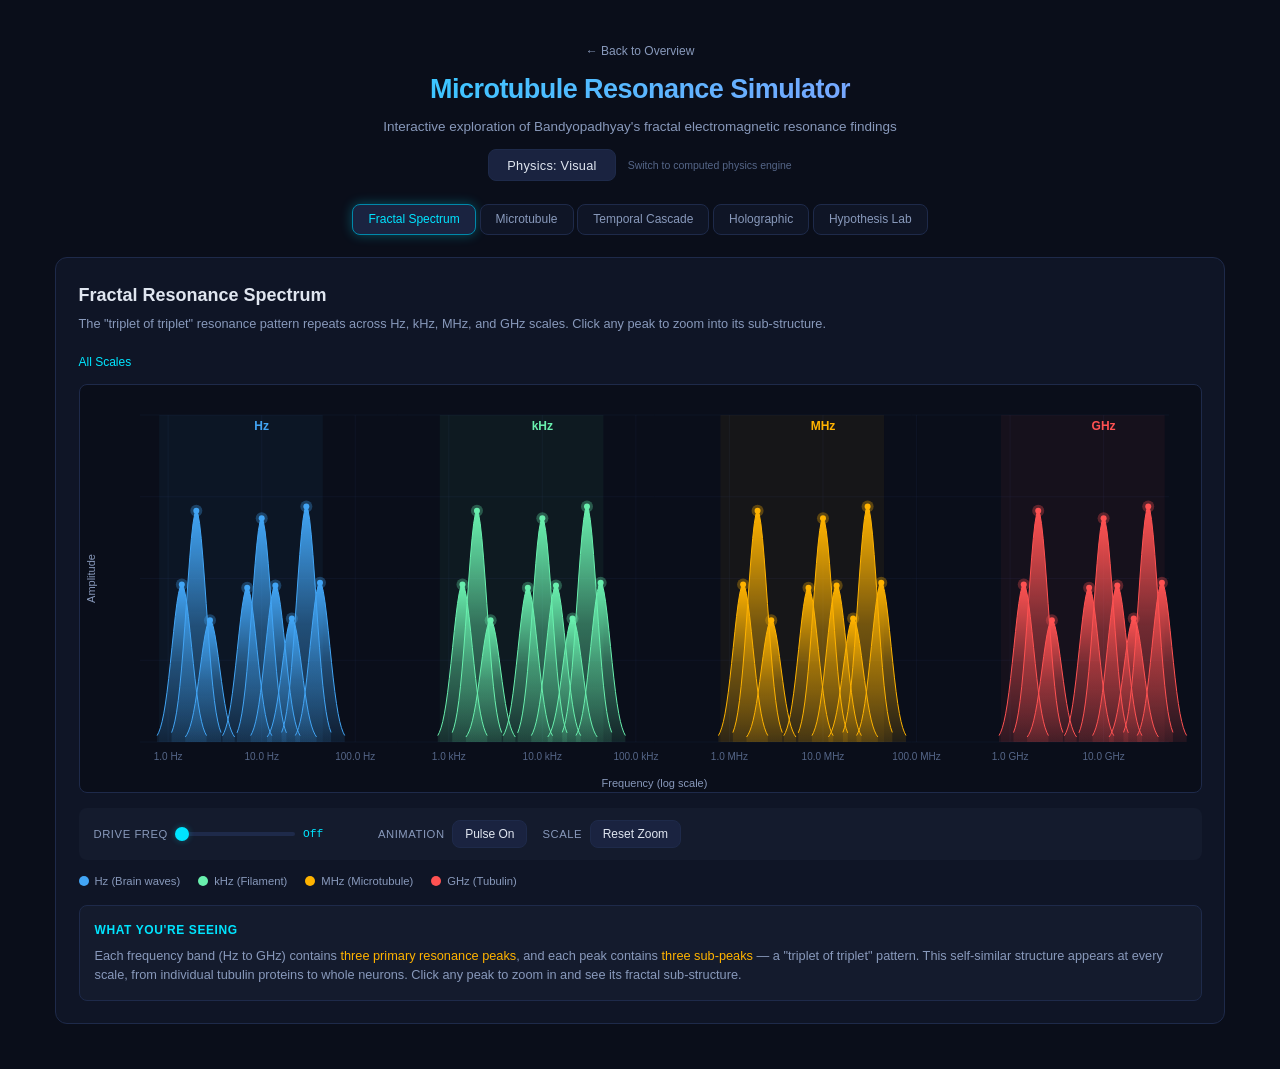
==== simulator.html @ 8defa5f2 "Initial publication Interactive exploration of fractal EM resonance in microtubule nanostructures ba" ====
<!DOCTYPE html>
<html lang="en">
<head>
  <meta charset="UTF-8">
  <meta name="viewport" content="width=device-width, initial-scale=1.0">
  <title>Microtubule Resonance Simulator</title>
  <link rel="stylesheet" href="style.css">
</head>
<body>
  <header class="app-header">
    <a href="index.html" style="color: var(--text-dim); text-decoration: none; font-size: 0.8rem; display: inline-block; margin-bottom: 0.5rem; transition: color 0.2s;" onmouseover="this.style.color='var(--cyan)'" onmouseout="this.style.color='var(--text-dim)'">&larr; Back to Overview</a>
    <h1>Microtubule Resonance Simulator</h1>
    <p class="subtitle">Interactive exploration of Bandyopadhyay's fractal electromagnetic resonance findings</p>
    <div class="physics-toggle-wrap">
      <button class="btn physics-toggle-btn" id="physicsToggle">Physics: Visual</button>
      <span class="physics-toggle-hint" id="physicsHint">Switch to computed physics engine</span>
    </div>
  </header>

  <nav class="panel-nav" id="panelNav">
    <button class="panel-tab active" data-panel="spectrum">Fractal Spectrum</button>
    <button class="panel-tab" data-panel="crosssection">Microtubule</button>
    <button class="panel-tab" data-panel="cascade">Temporal Cascade</button>
    <button class="panel-tab" data-panel="holographic">Holographic</button>
    <button class="panel-tab" data-panel="hypothesis">Hypothesis Lab</button>
  </nav>

  <main class="panel-container">

    <!-- ============ PANEL 1: Fractal Resonance Spectrum ============ -->
    <section class="panel active" id="panel-spectrum">
      <h2 class="panel-title">Fractal Resonance Spectrum</h2>
      <p class="panel-desc">The "triplet of triplet" resonance pattern repeats across Hz, kHz, MHz, and GHz scales. Click any peak to zoom into its sub-structure.</p>

      <div class="zoom-breadcrumbs" id="spectrumBreadcrumbs">
        <span class="breadcrumb current" data-level="0">All Scales</span>
      </div>

      <div class="canvas-wrap">
        <canvas id="spectrumCanvas" width="1100" height="400"></canvas>
      </div>

      <div class="controls">
        <div class="control-group">
          <label>Drive Freq</label>
          <input type="range" id="driveFreqSlider" min="0" max="1000" value="0" step="1">
          <span class="control-value" id="driveFreqValue">Off</span>
        </div>
        <div class="control-group">
          <label>Animation</label>
          <button class="btn" id="spectrumAnimToggle">Pulse On</button>
        </div>
        <div class="control-group">
          <label>Scale</label>
          <button class="btn" id="spectrumResetZoom">Reset Zoom</button>
        </div>
      </div>

      <!-- Physics Mode Controls (Panel 1) -->
      <div class="controls physics-controls" id="spectrumPhysicsControls" style="display:none;">
        <div class="control-group">
          <label>Noise</label>
          <input type="range" id="noiseAmpSlider" min="0" max="200" value="50" step="1">
          <span class="control-value" id="noiseAmpValue">0.50</span>
        </div>
        <div class="control-group">
          <label>Stochastic</label>
          <button class="btn" id="runMonteCarloBtn">Run Monte Carlo</button>
          <span class="computation-badge" id="monteCarloStatus"></span>
        </div>
        <div class="control-group">
          <label>Extend</label>
          <button class="btn" id="extendScaleBtn">Show Sub-Hz / THz</button>
        </div>
      </div>

      <div class="spectrum-legend">
        <div class="legend-item"><span class="legend-dot" style="background:#42a5f5"></span> Hz (Brain waves)</div>
        <div class="legend-item"><span class="legend-dot" style="background:#69f0ae"></span> kHz (Filament)</div>
        <div class="legend-item"><span class="legend-dot" style="background:#ffb300"></span> MHz (Microtubule)</div>
        <div class="legend-item"><span class="legend-dot" style="background:#ff5252"></span> GHz (Tubulin)</div>
      </div>

      <!-- Physics results overlay for spectrum -->
      <div class="results-overlay" id="spectrumResults" style="display:none;">
        <h4>Stochastic Resonance Analysis</h4>
        <div class="results-content" id="spectrumResultsContent"></div>
      </div>

      <div class="info-box">
        <h4>What You're Seeing</h4>
        <p>Each frequency band (Hz to GHz) contains <span class="highlight">three primary resonance peaks</span>, and each peak contains <span class="highlight">three sub-peaks</span> — a "triplet of triplet" pattern. This self-similar structure appears at every scale, from individual tubulin proteins to whole neurons. Click any peak to zoom in and see its fractal sub-structure.</p>
      </div>
    </section>

    <!-- ============ PANEL 2: Microtubule Cross-Section ============ -->
    <section class="panel" id="panel-crosssection">
      <h2 class="panel-title">Microtubule Cross-Section</h2>
      <p class="panel-desc">A microtubule: 13 protofilaments arranged in a hollow chiral cylinder (~25nm diameter). Sweep the driving frequency to find resonances.</p>

      <div class="canvas-wrap">
        <canvas id="mtCanvas" width="1100" height="500"></canvas>
      </div>

      <div class="controls">
        <div class="control-group">
          <label>Drive Freq</label>
          <input type="range" id="mtFreqSlider" min="0" max="1000" value="0" step="1">
          <span class="control-value" id="mtFreqValue">Off</span>
        </div>
        <div class="control-group">
          <label>View</label>
          <button class="btn active" id="mtViewCross">Cross-Section</button>
          <button class="btn" id="mtViewSide">Side View</button>
        </div>
        <div class="control-group">
          <label>Helix</label>
          <button class="btn" id="mtHelixToggle">Show 3-Start</button>
        </div>
      </div>

      <!-- Physics Mode Controls (Panel 2) -->
      <div class="controls physics-controls" id="mtPhysicsControls" style="display:none;">
        <div class="control-group">
          <label>Pitch</label>
          <input type="range" id="pitchAngleSlider" min="1" max="45" value="12" step="0.5">
          <span class="control-value" id="pitchAngleValue">12.0 deg</span>
        </div>
        <div class="control-group">
          <label>Compare</label>
          <button class="btn" id="compareAchiralBtn">Show Achiral</button>
        </div>
        <div class="control-group">
          <label>Sweep</label>
          <button class="btn" id="runPitchSweepBtn">Run Pitch Sweep</button>
          <span class="computation-badge" id="pitchSweepStatus"></span>
        </div>
      </div>

      <!-- Physics results overlay for microtubule -->
      <div class="results-overlay" id="mtResults" style="display:none;">
        <h4>Chiral Mode Analysis</h4>
        <div class="results-content" id="mtResultsContent"></div>
      </div>

      <div class="info-box">
        <h4>Microtubule Architecture</h4>
        <p>13 protofilaments form a hollow tube with a <span class="highlight">3-start helical lattice</span>. The chirality (handedness) of this helix is critical — it determines how electromagnetic waves propagate along the structure. At resonant frequencies, coherent wave patterns appear along the tube, with the structure acting as a nanoscale electromagnetic waveguide.</p>
      </div>
    </section>

    <!-- ============ PANEL 3: Temporal Cascade ============ -->
    <section class="panel" id="panel-cascade">
      <h2 class="panel-title">Temporal Cascade</h2>
      <p class="panel-desc">Filaments fire ~250&mu;s BEFORE the membrane ionic spike. ~4 filament bursts gate each ionic spike. This challenges the classical Hodgkin-Huxley model.</p>

      <div class="canvas-wrap">
        <canvas id="cascadeCanvas" width="1100" height="450"></canvas>
      </div>

      <div class="controls">
        <div class="control-group">
          <label>Playback</label>
          <button class="btn active" id="cascadePlayBtn">Play</button>
          <button class="btn" id="cascadeResetBtn">Reset</button>
        </div>
        <div class="control-group">
          <label>Speed</label>
          <input type="range" id="cascadeSpeedSlider" min="1" max="10" value="3" step="1">
          <span class="control-value" id="cascadeSpeedValue">3x</span>
        </div>
        <div class="control-group">
          <label>Model</label>
          <button class="btn active" id="cascadeBandyBtn">Bandyopadhyay</button>
          <button class="btn" id="cascadeHHBtn">Hodgkin-Huxley</button>
        </div>
        <div class="control-group">
          <label>Order</label>
          <button class="btn" id="cascadeFlipBtn">Flip Order</button>
        </div>
      </div>

      <!-- Physics Mode Controls (Panel 3) -->
      <div class="controls physics-controls" id="cascadePhysicsControls" style="display:none;">
        <div class="control-group">
          <label>Coupling</label>
          <input type="range" id="couplingSlider" min="1" max="100" value="15" step="1">
          <span class="control-value" id="couplingValue">0.15</span>
        </div>
        <div class="control-group">
          <label>Damping</label>
          <input type="range" id="dampingSlider" min="1" max="100" value="5" step="1">
          <span class="control-value" id="dampingValue">0.05</span>
        </div>
        <div class="control-group">
          <label>Physics</label>
          <button class="btn" id="runCoupledOscBtn">Recompute RK4</button>
          <span class="computation-badge" id="rk4Status"></span>
        </div>
      </div>

      <div class="info-box">
        <h4>The Century-Old Picture Is Wrong?</h4>
        <p>Classical neuroscience says the membrane ionic spike is the primary signal. Bandyopadhyay's team measured that <span class="highlight">cytoskeletal filaments fire 250&mu;s before</span> the membrane — operating in the microsecond (MHz) domain while the membrane operates in milliseconds (kHz). Approximately <span class="highlight">4 filament bursts regulate each ionic spike's timing</span>. Use "Flip Order" to test H4: does membrane-first produce coherent output?</p>
      </div>
    </section>

    <!-- ============ PANEL 4: Holographic Projection ============ -->
    <section class="panel" id="panel-holographic">
      <h2 class="panel-title">Holographic Projection</h2>
      <p class="panel-desc">Optical vortex rings emanating from a microtubule. Internal "clocks" project as distinct angular momentum states of light.</p>

      <div class="canvas-wrap">
        <canvas id="holoCanvas" width="1100" height="500"></canvas>
      </div>

      <div class="controls">
        <div class="control-group">
          <label>EM Stimulation</label>
          <input type="range" id="holoStimSlider" min="0" max="100" value="50" step="1">
          <span class="control-value" id="holoStimValue">50%</span>
        </div>
        <div class="control-group">
          <label>Clock Layer</label>
          <button class="btn active" id="holoClock1">MHz</button>
          <button class="btn" id="holoClock2">GHz</button>
          <button class="btn" id="holoClock3">THz</button>
          <button class="btn" id="holoClockAll">All</button>
        </div>
      </div>

      <div class="info-box">
        <h4>Polyatomic Time Crystals</h4>
        <p>When illuminated with polarized laser light, ordered structures inside neurons impart <span class="highlight">angular momentum to photons</span>, creating distinct optical vortex rings. Each internal "clock" — operating at a different frequency — generates a unique ring pattern. Selective EM stimulation can <span class="highlight">brighten specific frequency components</span>, revealing the nested clock assembly. This is the most controversial claim and needs independent replication.</p>
      </div>
    </section>

    <!-- ============ PANEL 5: Hypothesis Lab ============ -->
    <section class="panel" id="panel-hypothesis">
      <h2 class="panel-title">Hypothesis Lab</h2>
      <p class="panel-desc">Testable predictions from the simulation. Click a hypothesis to expand, then run computational tests.</p>

      <div class="hypothesis-actions-bar">
        <button class="btn physics-action-btn" id="runAllTestsBtn">Run All Computations</button>
        <span class="computation-badge" id="allTestsStatus"></span>
      </div>

      <div class="hypothesis-grid" id="hypothesisGrid">
        <!-- Cards generated by JS -->
      </div>

      <!-- Meta-Analysis Section -->
      <div class="meta-analysis-section" id="metaAnalysisSection">
        <h3 class="meta-title">Meta-Analysis</h3>
        <p class="meta-desc">Tests that interrogate the simulator itself — not Bandyopadhyay's claims, but our model's assumptions.</p>

        <div class="meta-actions">
          <button class="btn meta-btn" id="runSensitivityBtn">
            <span class="meta-btn-icon">&#x2194;</span>
            Run Sensitivity Analysis
          </button>
          <button class="btn meta-btn" id="runStructureBtn">
            <span class="meta-btn-icon">&#x25B3;</span>
            Run Structure Comparison
          </button>
          <button class="btn meta-btn" id="runEnergyBtn">
            <span class="meta-btn-icon">&#x26A1;</span>
            Run Energy Budget
          </button>
        </div>

        <div class="meta-results" id="metaResults">
          <!-- Results populated by JS -->
        </div>
      </div>
    </section>

  </main>

  <script src="physics.js"></script>
  <script src="sim.js"></script>
</body>
</html>
---- style.css ----
/* ============================================
   Microtubule Resonance Simulator — Styles
   Dark bioluminescent theme
   ============================================ */

:root {
  --bg-deep: #0a0e1a;
  --bg-panel: #0f1526;
  --bg-card: #141b2d;
  --bg-hover: #1a2340;
  --border: #1e2a4a;
  --border-glow: #2a4a8a;

  --cyan: #00e5ff;
  --cyan-dim: #0088aa;
  --cyan-glow: rgba(0, 229, 255, 0.3);
  --amber: #ffb300;
  --amber-dim: #aa7700;
  --amber-glow: rgba(255, 179, 0, 0.3);
  --purple: #b388ff;
  --purple-dim: #7c4dff;
  --purple-glow: rgba(179, 136, 255, 0.3);
  --green: #69f0ae;
  --green-dim: #2e7d32;
  --red: #ff5252;
  --red-dim: #c62828;
  --pink: #ff80ab;

  --text: #e0e6f0;
  --text-dim: #8899bb;
  --text-muted: #556688;

  --font-mono: 'JetBrains Mono', 'Fira Code', 'Consolas', monospace;
  --font-sans: 'Inter', -apple-system, BlinkMacSystemFont, 'Segoe UI', sans-serif;

  --radius: 8px;
  --radius-lg: 12px;
}

* {
  margin: 0;
  padding: 0;
  box-sizing: border-box;
}

html {
  font-size: 15px;
  scroll-behavior: smooth;
}

body {
  background: var(--bg-deep);
  color: var(--text);
  font-family: var(--font-sans);
  line-height: 1.6;
  min-height: 100vh;
  overflow-x: hidden;
}

/* ---- Header ---- */
.app-header {
  text-align: center;
  padding: 2.5rem 1rem 1.5rem;
  position: relative;
}

.app-header h1 {
  font-size: 1.8rem;
  font-weight: 700;
  letter-spacing: -0.02em;
  background: linear-gradient(135deg, var(--cyan), var(--purple));
  -webkit-background-clip: text;
  -webkit-text-fill-color: transparent;
  background-clip: text;
}

.app-header .subtitle {
  color: var(--text-dim);
  font-size: 0.9rem;
  margin-top: 0.3rem;
}

/* ---- Navigation Tabs ---- */
.panel-nav {
  display: flex;
  justify-content: center;
  gap: 0.25rem;
  padding: 0 1rem;
  margin-bottom: 1.5rem;
  flex-wrap: wrap;
}

.panel-tab {
  background: var(--bg-panel);
  border: 1px solid var(--border);
  color: var(--text-dim);
  padding: 0.5rem 1rem;
  border-radius: var(--radius);
  cursor: pointer;
  font-size: 0.8rem;
  font-family: var(--font-sans);
  transition: all 0.2s;
  white-space: nowrap;
}

.panel-tab:hover {
  background: var(--bg-hover);
  color: var(--text);
  border-color: var(--border-glow);
}

.panel-tab.active {
  background: var(--bg-hover);
  color: var(--cyan);
  border-color: var(--cyan-dim);
  box-shadow: 0 0 12px var(--cyan-glow);
}

/* ---- Panel Container ---- */
.panel-container {
  max-width: 1200px;
  margin: 0 auto;
  padding: 0 1rem 3rem;
}

.panel {
  display: none;
  background: var(--bg-panel);
  border: 1px solid var(--border);
  border-radius: var(--radius-lg);
  padding: 1.5rem;
  min-height: 500px;
}

.panel.active {
  display: block;
}

.panel-title {
  font-size: 1.2rem;
  font-weight: 600;
  margin-bottom: 0.3rem;
  color: var(--text);
}

.panel-desc {
  font-size: 0.85rem;
  color: var(--text-dim);
  margin-bottom: 1.2rem;
}

/* ---- Canvas Wrapper ---- */
.canvas-wrap {
  position: relative;
  width: 100%;
  border-radius: var(--radius);
  overflow: hidden;
  background: var(--bg-deep);
  border: 1px solid var(--border);
}

.canvas-wrap canvas {
  display: block;
  width: 100%;
  height: auto;
}

/* ---- Controls Bar ---- */
.controls {
  display: flex;
  align-items: center;
  gap: 1rem;
  padding: 0.8rem 1rem;
  background: var(--bg-card);
  border-radius: var(--radius);
  margin-top: 1rem;
  flex-wrap: wrap;
}

.control-group {
  display: flex;
  align-items: center;
  gap: 0.5rem;
}

.control-group label {
  font-size: 0.75rem;
  color: var(--text-dim);
  text-transform: uppercase;
  letter-spacing: 0.05em;
  white-space: nowrap;
}

.control-group input[type="range"] {
  -webkit-appearance: none;
  appearance: none;
  width: 120px;
  height: 4px;
  background: var(--border);
  border-radius: 2px;
  outline: none;
}

.control-group input[type="range"]::-webkit-slider-thumb {
  -webkit-appearance: none;
  width: 14px;
  height: 14px;
  border-radius: 50%;
  background: var(--cyan);
  cursor: pointer;
  box-shadow: 0 0 6px var(--cyan-glow);
}

.control-value {
  font-family: var(--font-mono);
  font-size: 0.75rem;
  color: var(--cyan);
  min-width: 60px;
}

button.btn {
  background: var(--bg-hover);
  border: 1px solid var(--border);
  color: var(--text);
  padding: 0.4rem 0.8rem;
  border-radius: var(--radius);
  cursor: pointer;
  font-size: 0.8rem;
  font-family: var(--font-sans);
  transition: all 0.2s;
}

button.btn:hover {
  border-color: var(--cyan-dim);
  color: var(--cyan);
}

button.btn.active {
  background: rgba(0, 229, 255, 0.1);
  border-color: var(--cyan);
  color: var(--cyan);
}

/* ---- Info Box ---- */
.info-box {
  background: var(--bg-card);
  border: 1px solid var(--border);
  border-radius: var(--radius);
  padding: 1rem;
  margin-top: 1rem;
  font-size: 0.85rem;
  line-height: 1.5;
}

.info-box h4 {
  color: var(--cyan);
  font-size: 0.8rem;
  text-transform: uppercase;
  letter-spacing: 0.05em;
  margin-bottom: 0.5rem;
}

.info-box p {
  color: var(--text-dim);
}

.info-box .highlight {
  color: var(--amber);
  font-weight: 500;
}

/* ---- Spectrum Legend ---- */
.spectrum-legend {
  display: flex;
  gap: 1.2rem;
  margin-top: 0.8rem;
  flex-wrap: wrap;
}

.legend-item {
  display: flex;
  align-items: center;
  gap: 0.4rem;
  font-size: 0.75rem;
  color: var(--text-dim);
}

.legend-dot {
  width: 10px;
  height: 10px;
  border-radius: 50%;
}

/* ---- Temporal Cascade (Panel 3) ---- */
.cascade-timeline {
  position: relative;
  margin-top: 1rem;
}

/* ---- Hypothesis Lab (Panel 5) ---- */
.hypothesis-grid {
  display: grid;
  grid-template-columns: repeat(auto-fill, minmax(340px, 1fr));
  gap: 1rem;
  margin-top: 1rem;
}

.hypothesis-card {
  background: var(--bg-card);
  border: 1px solid var(--border);
  border-radius: var(--radius);
  padding: 1rem;
  transition: border-color 0.2s;
  cursor: pointer;
}

.hypothesis-card:hover {
  border-color: var(--border-glow);
}

.hypothesis-card.expanded {
  grid-column: 1 / -1;
}

.hypo-header {
  display: flex;
  justify-content: space-between;
  align-items: flex-start;
  gap: 0.5rem;
  margin-bottom: 0.5rem;
}

.hypo-id {
  font-family: var(--font-mono);
  font-size: 0.7rem;
  color: var(--text-muted);
}

.hypo-title {
  font-size: 0.95rem;
  font-weight: 600;
  color: var(--text);
  margin-bottom: 0.5rem;
}

.hypo-claim,
.hypo-test,
.hypo-falsification {
  font-size: 0.8rem;
  color: var(--text-dim);
  margin-bottom: 0.5rem;
  line-height: 1.5;
}

.hypo-claim strong,
.hypo-test strong,
.hypo-falsification strong {
  color: var(--text);
  font-weight: 500;
}

.status-badge {
  display: inline-flex;
  align-items: center;
  gap: 0.3rem;
  padding: 0.2rem 0.6rem;
  border-radius: 999px;
  font-size: 0.7rem;
  font-weight: 500;
  white-space: nowrap;
}

.status-badge.untested {
  background: rgba(66, 165, 245, 0.15);
  color: #42a5f5;
  border: 1px solid rgba(66, 165, 245, 0.3);
}

.status-badge.supported {
  background: rgba(105, 240, 174, 0.15);
  color: var(--green);
  border: 1px solid rgba(105, 240, 174, 0.3);
}

.status-badge.inconclusive {
  background: rgba(255, 179, 0, 0.15);
  color: var(--amber);
  border: 1px solid rgba(255, 179, 0, 0.3);
}

.status-badge.falsified {
  background: rgba(255, 82, 82, 0.15);
  color: var(--red);
  border: 1px solid rgba(255, 82, 82, 0.3);
}

.status-badge.plausible {
  background: rgba(100, 200, 255, 0.15);
  color: #64c8ff;
  border: 1px solid rgba(100, 200, 255, 0.3);
}

.status-badge.consistent {
  background: rgba(158, 158, 158, 0.15);
  color: #9e9e9e;
  border: 1px solid rgba(158, 158, 158, 0.3);
}

.status-badge.unvalidated {
  background: rgba(206, 147, 216, 0.15);
  color: #ce93d8;
  border: 1px solid rgba(206, 147, 216, 0.3);
}

.hypo-detail {
  display: none;
  margin-top: 0.8rem;
  padding-top: 0.8rem;
  border-top: 1px solid var(--border);
}

.hypothesis-card.expanded .hypo-detail {
  display: block;
}

.hypo-actions {
  display: flex;
  gap: 0.5rem;
  margin-top: 0.8rem;
}

.hypo-notes {
  width: 100%;
  min-height: 60px;
  background: var(--bg-deep);
  border: 1px solid var(--border);
  border-radius: var(--radius);
  color: var(--text);
  font-family: var(--font-sans);
  font-size: 0.8rem;
  padding: 0.5rem;
  resize: vertical;
  margin-top: 0.5rem;
}

.hypo-notes:focus {
  outline: none;
  border-color: var(--cyan-dim);
}

/* ---- Zoom Breadcrumbs (Panel 1) ---- */
.zoom-breadcrumbs {
  display: flex;
  align-items: center;
  gap: 0.3rem;
  margin-bottom: 0.8rem;
  font-size: 0.8rem;
}

.breadcrumb {
  color: var(--text-dim);
  cursor: pointer;
  transition: color 0.2s;
}

.breadcrumb:hover {
  color: var(--cyan);
}

.breadcrumb.current {
  color: var(--cyan);
  cursor: default;
}

.breadcrumb-sep {
  color: var(--text-muted);
}

/* ---- Responsive ---- */
@media (max-width: 768px) {
  .app-header h1 { font-size: 1.4rem; }
  .panel { padding: 1rem; }
  .controls { flex-direction: column; align-items: flex-start; }
  .hypothesis-grid { grid-template-columns: 1fr; }
}

/* ---- Glow animations ---- */
@keyframes pulse-glow {
  0%, 100% { opacity: 0.6; }
  50% { opacity: 1; }
}

@keyframes breathe {
  0%, 100% { transform: scale(1); }
  50% { transform: scale(1.02); }
}

/* ---- Physics Mode Toggle ---- */
.physics-toggle-wrap {
  margin-top: 0.8rem;
  display: flex;
  align-items: center;
  justify-content: center;
  gap: 0.8rem;
}

.physics-toggle-btn {
  font-size: 0.85rem !important;
  padding: 0.5rem 1.2rem !important;
  letter-spacing: 0.02em;
}

.physics-toggle-btn.active {
  background: rgba(179, 136, 255, 0.15) !important;
  border-color: var(--purple) !important;
  color: var(--purple) !important;
  box-shadow: 0 0 12px var(--purple-glow);
}

.physics-toggle-hint {
  font-size: 0.7rem;
  color: var(--text-muted);
  transition: opacity 0.3s;
}

/* ---- Physics Controls Bar ---- */
.physics-controls {
  border: 1px solid rgba(179, 136, 255, 0.2);
  background: rgba(179, 136, 255, 0.03);
}

.physics-controls label {
  color: var(--purple) !important;
}

.physics-controls .control-value {
  color: var(--purple);
}

.physics-controls input[type="range"]::-webkit-slider-thumb {
  background: var(--purple);
  box-shadow: 0 0 6px var(--purple-glow);
}

.physics-action-btn {
  background: rgba(179, 136, 255, 0.1) !important;
  border-color: var(--purple-dim) !important;
  color: var(--purple) !important;
}

.physics-action-btn:hover {
  border-color: var(--purple) !important;
  box-shadow: 0 0 8px var(--purple-glow);
}

/* ---- Computation Badge ---- */
.computation-badge {
  font-family: var(--font-mono);
  font-size: 0.7rem;
  padding: 0.15rem 0.5rem;
  border-radius: 999px;
  white-space: nowrap;
}

.computation-badge.computing {
  background: rgba(255, 179, 0, 0.15);
  color: var(--amber);
  border: 1px solid rgba(255, 179, 0, 0.3);
  animation: pulse-glow 1s infinite;
}

.computation-badge.done {
  background: rgba(105, 240, 174, 0.15);
  color: var(--green);
  border: 1px solid rgba(105, 240, 174, 0.3);
}

.computation-badge.error {
  background: rgba(255, 82, 82, 0.15);
  color: var(--red);
  border: 1px solid rgba(255, 82, 82, 0.3);
}

/* ---- Results Overlay ---- */
.results-overlay {
  background: var(--bg-card);
  border: 1px solid rgba(179, 136, 255, 0.3);
  border-radius: var(--radius);
  padding: 1rem;
  margin-top: 1rem;
}

.results-overlay h4 {
  color: var(--purple);
  font-size: 0.8rem;
  text-transform: uppercase;
  letter-spacing: 0.05em;
  margin-bottom: 0.5rem;
}

.results-content {
  font-size: 0.8rem;
  color: var(--text-dim);
  line-height: 1.6;
}

.results-content .metric-row {
  display: flex;
  justify-content: space-between;
  padding: 0.25rem 0;
  border-bottom: 1px solid rgba(30, 42, 74, 0.5);
}

.results-content .metric-label {
  color: var(--text-dim);
}

.results-content .metric-value {
  font-family: var(--font-mono);
  color: var(--text);
}

.results-content .metric-value.good {
  color: var(--green);
}

.results-content .metric-value.warn {
  color: var(--amber);
}

.results-content .metric-value.bad {
  color: var(--red);
}

/* ---- Hypothesis Actions Bar ---- */
.hypothesis-actions-bar {
  display: flex;
  align-items: center;
  gap: 1rem;
  margin-top: 0.5rem;
  margin-bottom: 0.5rem;
}

/* ---- Hypothesis Computed Results ---- */
.hypo-computed-results {
  background: rgba(179, 136, 255, 0.05);
  border: 1px solid rgba(179, 136, 255, 0.15);
  border-radius: var(--radius);
  padding: 0.8rem;
  margin-top: 0.8rem;
}

.hypo-computed-results h5 {
  color: var(--purple);
  font-size: 0.75rem;
  text-transform: uppercase;
  letter-spacing: 0.05em;
  margin-bottom: 0.4rem;
}

.hypo-verdict {
  font-family: var(--font-mono);
  font-size: 0.85rem;
  font-weight: 600;
  margin-bottom: 0.4rem;
}

.hypo-verdict.supported { color: var(--green); }
.hypo-verdict.plausible { color: #64c8ff; }
.hypo-verdict.consistent { color: #9e9e9e; }
.hypo-verdict.unvalidated { color: #ce93d8; }
.hypo-verdict.inconclusive { color: var(--amber); }
.hypo-verdict.falsified { color: var(--red); }

.hypo-metrics {
  font-size: 0.75rem;
  color: var(--text-dim);
  line-height: 1.6;
}

.hypo-metrics .metric-line {
  display: flex;
  justify-content: space-between;
  gap: 0.5rem;
}

.hypo-metrics .metric-line span:last-child {
  font-family: var(--font-mono);
  color: var(--text);
  text-align: right;
}

.hypo-detail-text {
  font-size: 0.8rem;
  color: var(--text-dim);
  margin-top: 0.4rem;
  font-style: italic;
  line-height: 1.5;
}

/* ---- Meta-Analysis ---- */
.meta-analysis-section {
  margin-top: 2rem;
  padding-top: 1.5rem;
  border-top: 2px solid var(--border);
}

.meta-title {
  font-size: 1.1rem;
  font-weight: 600;
  color: var(--cyan);
  margin-bottom: 0.3rem;
}

.meta-desc {
  font-size: 0.8rem;
  color: var(--text-dim);
  margin-bottom: 1rem;
  line-height: 1.5;
}

.meta-actions {
  display: flex;
  gap: 0.6rem;
  flex-wrap: wrap;
  margin-bottom: 1rem;
}

.meta-btn {
  display: inline-flex;
  align-items: center;
  gap: 0.4rem;
  padding: 0.5rem 1rem;
  background: var(--bg-deep);
  border: 1px solid var(--cyan);
  color: var(--cyan);
  font-size: 0.8rem;
  border-radius: var(--radius);
  cursor: pointer;
  transition: all 0.2s;
}

.meta-btn:hover {
  background: rgba(0, 229, 255, 0.1);
}

.meta-btn:disabled {
  opacity: 0.5;
  cursor: not-allowed;
}

.meta-btn-icon {
  font-size: 1rem;
}

.meta-results {
  display: flex;
  flex-direction: column;
  gap: 1rem;
}

.meta-result-card {
  background: var(--bg-panel);
  border: 1px solid var(--border);
  border-radius: var(--radius);
  padding: 1rem;
  overflow-x: auto;
}

.meta-result-card h4 {
  font-size: 0.9rem;
  color: var(--cyan);
  margin-bottom: 0.6rem;
  font-weight: 600;
}

.meta-result-card .result-summary {
  font-size: 0.8rem;
  color: var(--text);
  margin-bottom: 0.8rem;
  line-height: 1.5;
}

.meta-table {
  width: 100%;
  border-collapse: collapse;
  font-size: 0.75rem;
}

.meta-table th {
  text-align: left;
  padding: 0.4rem 0.6rem;
  color: var(--text-dim);
  font-weight: 500;
  border-bottom: 1px solid var(--border);
  white-space: nowrap;
}

.meta-table td {
  padding: 0.4rem 0.6rem;
  color: var(--text);
  border-bottom: 1px solid rgba(255,255,255,0.05);
  font-family: var(--font-mono);
  font-size: 0.7rem;
}

.meta-table tr:hover td {
  background: rgba(0, 229, 255, 0.05);
}

.meta-table .robust { color: var(--green); }
.meta-table .moderate { color: var(--amber); }
.meta-table .fragile { color: var(--red); }
.meta-table .winner { color: var(--cyan); font-weight: 600; }
.meta-table .feasible { color: var(--green); }
.meta-table .marginal { color: var(--amber); }
.meta-table .implausible { color: var(--red); }

.bar-cell {
  position: relative;
}

.bar-fill {
  display: inline-block;
  height: 12px;
  border-radius: 2px;
  margin-right: 0.4rem;
  vertical-align: middle;
  min-width: 2px;
}

.bar-fill.cyan { background: var(--cyan); }
.bar-fill.green { background: var(--green); }
.bar-fill.amber { background: var(--amber); }
.bar-fill.red { background: var(--red); }
.bar-fill.grey { background: #9e9e9e; }
.bar-fill.purple { background: #ce93d8; }

/* ---- Scrollbar ---- */
::-webkit-scrollbar {
  width: 6px;
}

::-webkit-scrollbar-track {
  background: var(--bg-deep);
}

::-webkit-scrollbar-thumb {
  background: var(--border);
  border-radius: 3px;
}

::-webkit-scrollbar-thumb:hover {
  background: var(--border-glow);
}
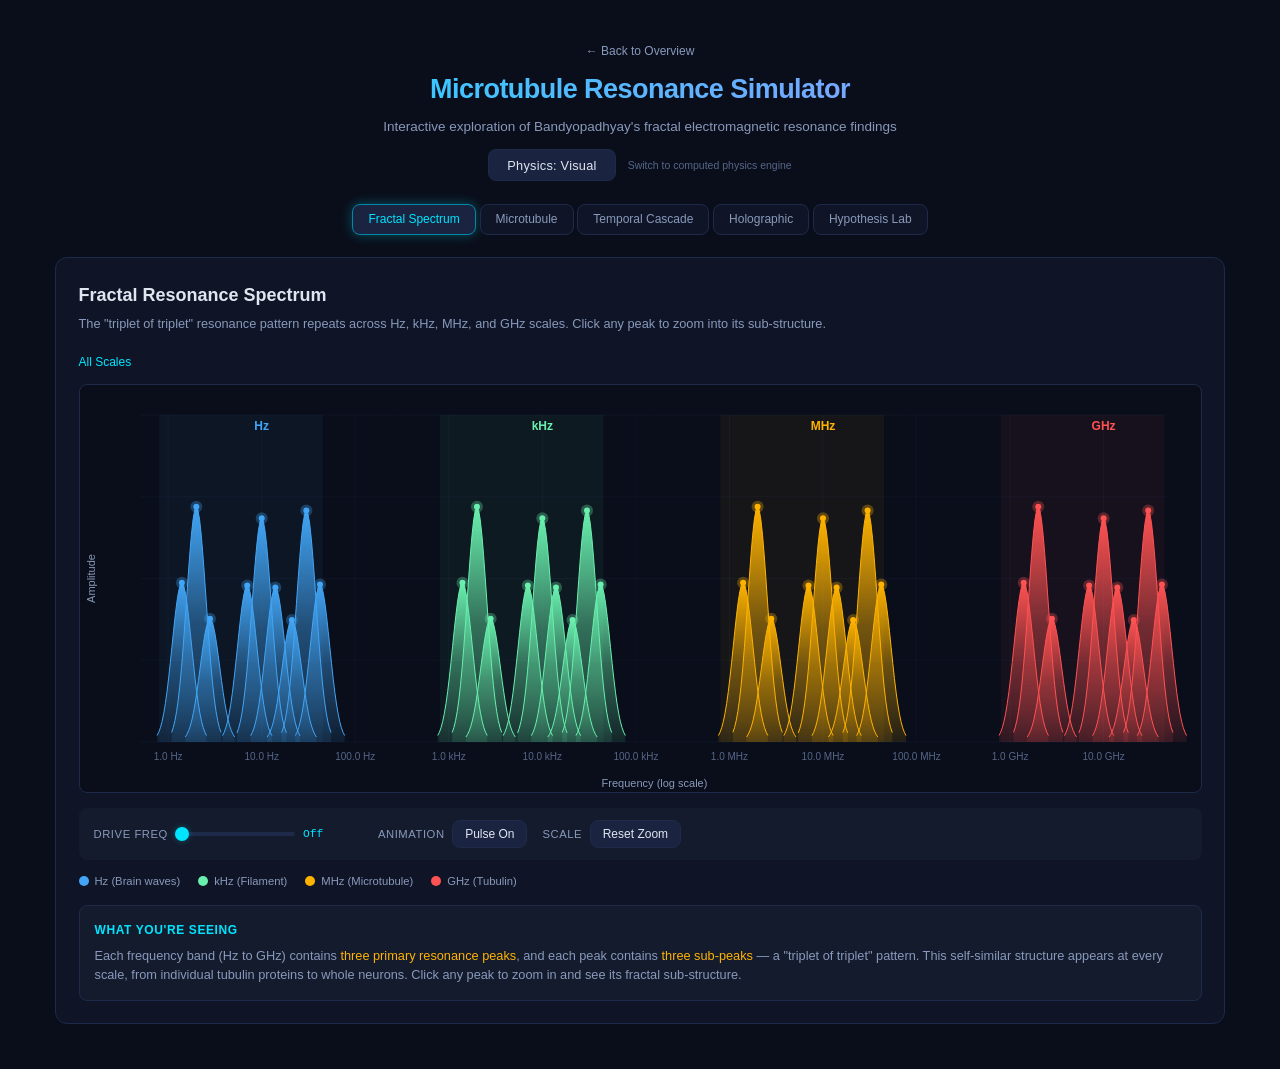
==== commit 87fce8ec: "feat: automated dev->prod mirror for the simulator (windowsill pattern) This repo had NO sync to the" ====
--- a/simulator.html
+++ b/simulator.html
@@ -4,7 +4,31 @@
   <meta charset="UTF-8">
   <meta name="viewport" content="width=device-width, initial-scale=1.0">
   <title>Microtubule Resonance Simulator</title>
+  <meta name="description" content="The interactive Microtubule Resonance Simulator: a 10-engine framework exploring fractal electromagnetic resonance in biological nanostructures.">
+  <link rel="canonical" href="https://www.brokenbranch.dev/lab/microtubule/simulator.html">
+  <meta property="og:type" content="website">
+  <meta property="og:url" content="https://www.brokenbranch.dev/lab/microtubule/simulator.html">
+  <meta property="og:title" content="Microtubule Resonance Simulator">
+  <meta property="og:description" content="A 10-engine framework exploring fractal electromagnetic resonance in biological nanostructures. Interactive and honest about what it can and can't claim.">
+  <meta property="og:site_name" content="Broken Branch Studios">
+  <meta property="og:image" content="https://www.brokenbranch.dev/promo/brokenbranch-tile.jpg">
+  <meta property="og:image:alt" content="Microtubule Resonance Simulator — Broken Branch Studios">
+  <meta property="twitter:card" content="summary_large_image">
+  <meta property="twitter:url" content="https://www.brokenbranch.dev/lab/microtubule/simulator.html">
+  <meta property="twitter:title" content="Microtubule Resonance Simulator">
+  <meta property="twitter:description" content="A 10-engine framework exploring fractal electromagnetic resonance in biological nanostructures.">
+  <meta property="twitter:image" content="https://www.brokenbranch.dev/promo/brokenbranch-tile.jpg">
+  <meta name="twitter:image:alt" content="Microtubule Resonance Simulator — Broken Branch Studios">
   <link rel="stylesheet" href="style.css">
+  <script type="application/ld+json">
+  {"@context":"https://schema.org","@type":"BreadcrumbList","itemListElement":[
+    {"@type":"ListItem","position":1,"name":"Home","item":"https://www.brokenbranch.dev/"},
+    {"@type":"ListItem","position":2,"name":"The Lab","item":"https://www.brokenbranch.dev/lab/"},
+    {"@type":"ListItem","position":3,"name":"Microtubule Resonance Simulator","item":"https://www.brokenbranch.dev/lab/microtubule/simulator.html"}]}
+  </script>
+  <script type="application/ld+json">
+  {"@context":"https://schema.org","@type":"SoftwareApplication","name":"Microtubule Resonance Simulator","url":"https://www.brokenbranch.dev/lab/microtubule/simulator.html","applicationCategory":"EducationApplication","operatingSystem":"Web","offers":{"@type":"Offer","price":"0","priceCurrency":"USD"}}
+  </script>
 </head>
 <body>
   <header class="app-header">
@@ -12,17 +36,17 @@
     <h1>Microtubule Resonance Simulator</h1>
     <p class="subtitle">Interactive exploration of Bandyopadhyay's fractal electromagnetic resonance findings</p>
     <div class="physics-toggle-wrap">
-      <button class="btn physics-toggle-btn" id="physicsToggle">Physics: Visual</button>
+      <button type="button" class="btn physics-toggle-btn" id="physicsToggle">Physics: Visual</button>
       <span class="physics-toggle-hint" id="physicsHint">Switch to computed physics engine</span>
     </div>
   </header>
 
   <nav class="panel-nav" id="panelNav">
-    <button class="panel-tab active" data-panel="spectrum">Fractal Spectrum</button>
-    <button class="panel-tab" data-panel="crosssection">Microtubule</button>
-    <button class="panel-tab" data-panel="cascade">Temporal Cascade</button>
-    <button class="panel-tab" data-panel="holographic">Holographic</button>
-    <button class="panel-tab" data-panel="hypothesis">Hypothesis Lab</button>
+    <button type="button" class="panel-tab active" data-panel="spectrum">Fractal Spectrum</button>
+    <button type="button" class="panel-tab" data-panel="crosssection">Microtubule</button>
+    <button type="button" class="panel-tab" data-panel="cascade">Temporal Cascade</button>
+    <button type="button" class="panel-tab" data-panel="holographic">Holographic</button>
+    <button type="button" class="panel-tab" data-panel="hypothesis">Hypothesis Lab</button>
   </nav>
 
   <main class="panel-container">
@@ -48,11 +72,11 @@
         </div>
         <div class="control-group">
           <label>Animation</label>
-          <button class="btn" id="spectrumAnimToggle">Pulse On</button>
+          <button type="button" class="btn" id="spectrumAnimToggle">Pulse On</button>
         </div>
         <div class="control-group">
           <label>Scale</label>
-          <button class="btn" id="spectrumResetZoom">Reset Zoom</button>
+          <button type="button" class="btn" id="spectrumResetZoom">Reset Zoom</button>
         </div>
       </div>
 
@@ -65,12 +89,12 @@
         </div>
         <div class="control-group">
           <label>Stochastic</label>
-          <button class="btn" id="runMonteCarloBtn">Run Monte Carlo</button>
+          <button type="button" class="btn" id="runMonteCarloBtn">Run Monte Carlo</button>
           <span class="computation-badge" id="monteCarloStatus"></span>
         </div>
         <div class="control-group">
           <label>Extend</label>
-          <button class="btn" id="extendScaleBtn">Show Sub-Hz / THz</button>
+          <button type="button" class="btn" id="extendScaleBtn">Show Sub-Hz / THz</button>
         </div>
       </div>
 
@@ -110,12 +134,12 @@
         </div>
         <div class="control-group">
           <label>View</label>
-          <button class="btn active" id="mtViewCross">Cross-Section</button>
-          <button class="btn" id="mtViewSide">Side View</button>
+          <button type="button" class="btn active" id="mtViewCross">Cross-Section</button>
+          <button type="button" class="btn" id="mtViewSide">Side View</button>
         </div>
         <div class="control-group">
           <label>Helix</label>
-          <button class="btn" id="mtHelixToggle">Show 3-Start</button>
+          <button type="button" class="btn" id="mtHelixToggle">Show 3-Start</button>
         </div>
       </div>
 
@@ -128,11 +152,11 @@
         </div>
         <div class="control-group">
           <label>Compare</label>
-          <button class="btn" id="compareAchiralBtn">Show Achiral</button>
+          <button type="button" class="btn" id="compareAchiralBtn">Show Achiral</button>
         </div>
         <div class="control-group">
           <label>Sweep</label>
-          <button class="btn" id="runPitchSweepBtn">Run Pitch Sweep</button>
+          <button type="button" class="btn" id="runPitchSweepBtn">Run Pitch Sweep</button>
           <span class="computation-badge" id="pitchSweepStatus"></span>
         </div>
       </div>
@@ -161,8 +185,8 @@
       <div class="controls">
         <div class="control-group">
           <label>Playback</label>
-          <button class="btn active" id="cascadePlayBtn">Play</button>
-          <button class="btn" id="cascadeResetBtn">Reset</button>
+          <button type="button" class="btn active" id="cascadePlayBtn">Play</button>
+          <button type="button" class="btn" id="cascadeResetBtn">Reset</button>
         </div>
         <div class="control-group">
           <label>Speed</label>
@@ -171,12 +195,12 @@
         </div>
         <div class="control-group">
           <label>Model</label>
-          <button class="btn active" id="cascadeBandyBtn">Bandyopadhyay</button>
-          <button class="btn" id="cascadeHHBtn">Hodgkin-Huxley</button>
+          <button type="button" class="btn active" id="cascadeBandyBtn">Bandyopadhyay</button>
+          <button type="button" class="btn" id="cascadeHHBtn">Hodgkin-Huxley</button>
         </div>
         <div class="control-group">
           <label>Order</label>
-          <button class="btn" id="cascadeFlipBtn">Flip Order</button>
+          <button type="button" class="btn" id="cascadeFlipBtn">Flip Order</button>
         </div>
       </div>
 
@@ -194,7 +218,7 @@
         </div>
         <div class="control-group">
           <label>Physics</label>
-          <button class="btn" id="runCoupledOscBtn">Recompute RK4</button>
+          <button type="button" class="btn" id="runCoupledOscBtn">Recompute RK4</button>
           <span class="computation-badge" id="rk4Status"></span>
         </div>
       </div>
@@ -222,10 +246,10 @@
         </div>
         <div class="control-group">
           <label>Clock Layer</label>
-          <button class="btn active" id="holoClock1">MHz</button>
-          <button class="btn" id="holoClock2">GHz</button>
-          <button class="btn" id="holoClock3">THz</button>
-          <button class="btn" id="holoClockAll">All</button>
+          <button type="button" class="btn active" id="holoClock1">MHz</button>
+          <button type="button" class="btn" id="holoClock2">GHz</button>
+          <button type="button" class="btn" id="holoClock3">THz</button>
+          <button type="button" class="btn" id="holoClockAll">All</button>
         </div>
       </div>
 
@@ -241,7 +265,7 @@
       <p class="panel-desc">Testable predictions from the simulation. Click a hypothesis to expand, then run computational tests.</p>
 
       <div class="hypothesis-actions-bar">
-        <button class="btn physics-action-btn" id="runAllTestsBtn">Run All Computations</button>
+        <button type="button" class="btn physics-action-btn" id="runAllTestsBtn">Run All Computations</button>
         <span class="computation-badge" id="allTestsStatus"></span>
       </div>
 
@@ -255,15 +279,15 @@
         <p class="meta-desc">Tests that interrogate the simulator itself — not Bandyopadhyay's claims, but our model's assumptions.</p>
 
         <div class="meta-actions">
-          <button class="btn meta-btn" id="runSensitivityBtn">
+          <button type="button" class="btn meta-btn" id="runSensitivityBtn">
             <span class="meta-btn-icon">&#x2194;</span>
             Run Sensitivity Analysis
           </button>
-          <button class="btn meta-btn" id="runStructureBtn">
+          <button type="button" class="btn meta-btn" id="runStructureBtn">
             <span class="meta-btn-icon">&#x25B3;</span>
             Run Structure Comparison
           </button>
-          <button class="btn meta-btn" id="runEnergyBtn">
+          <button type="button" class="btn meta-btn" id="runEnergyBtn">
             <span class="meta-btn-icon">&#x26A1;</span>
             Run Energy Budget
           </button>
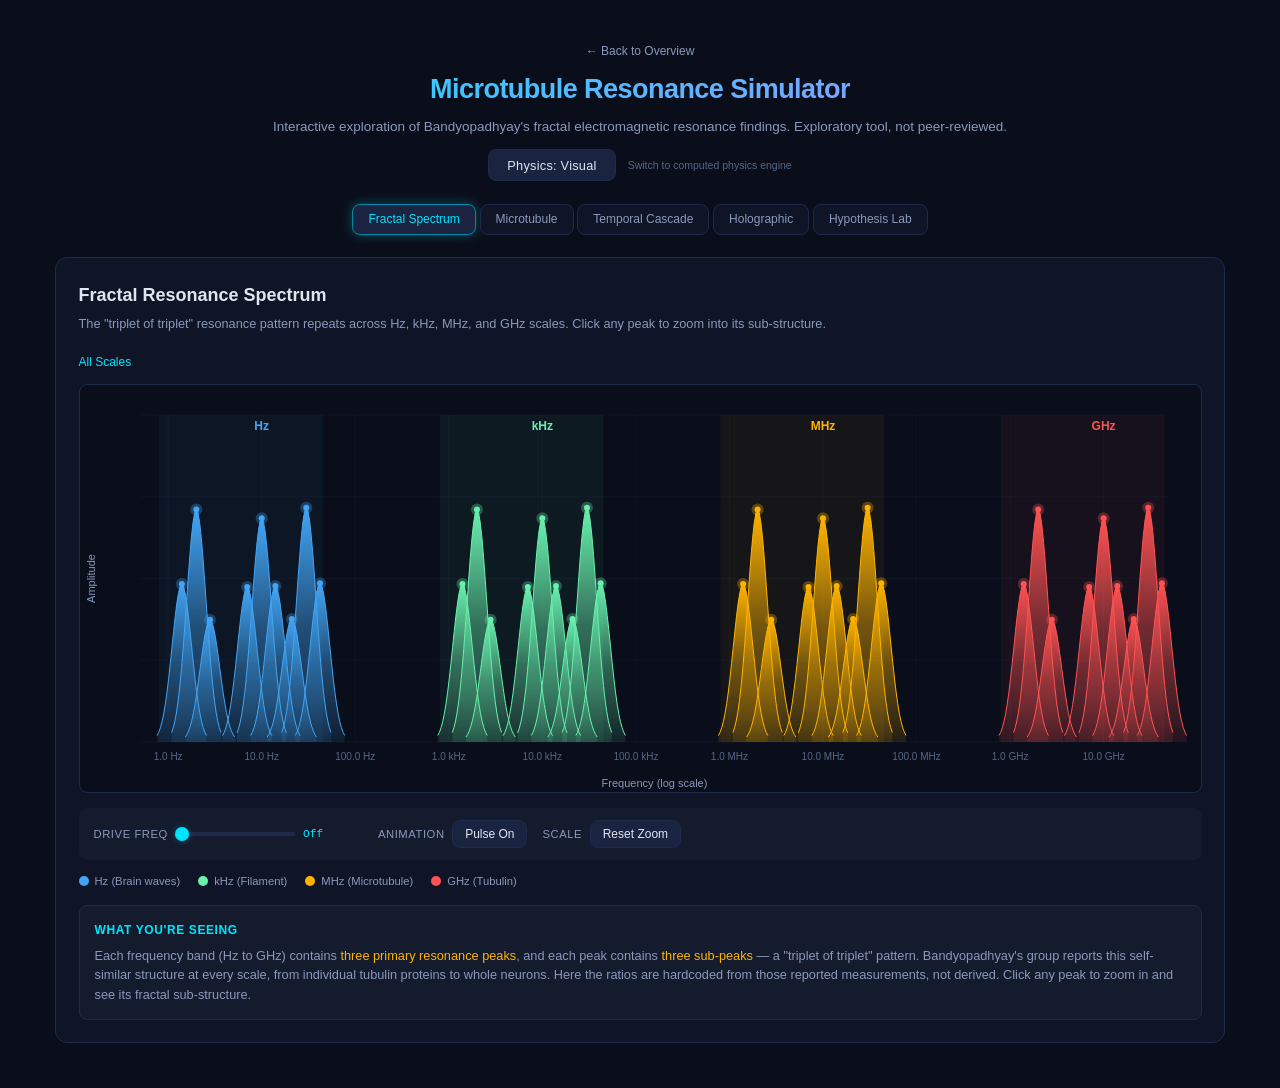
==== commit 30d6c06b: "Source of truth: back-port the site's version, seed the Monte Carlo, harden the animation, retire th" ====
--- a/simulator.html
+++ b/simulator.html
@@ -3,38 +3,41 @@
 <head>
   <meta charset="UTF-8">
   <meta name="viewport" content="width=device-width, initial-scale=1.0">
+  <meta name="theme-color" content="#1c1510">
   <title>Microtubule Resonance Simulator</title>
   <meta name="description" content="The interactive Microtubule Resonance Simulator: a 10-engine framework exploring fractal electromagnetic resonance in biological nanostructures.">
-  <link rel="canonical" href="https://www.brokenbranch.dev/lab/microtubule/simulator.html">
+  <link rel="canonical" href="https://www.brokenbranch.dev/labs/microtubule/simulator.html">
   <meta property="og:type" content="website">
-  <meta property="og:url" content="https://www.brokenbranch.dev/lab/microtubule/simulator.html">
+  <meta property="og:url" content="https://www.brokenbranch.dev/labs/microtubule/simulator.html">
   <meta property="og:title" content="Microtubule Resonance Simulator">
-  <meta property="og:description" content="A 10-engine framework exploring fractal electromagnetic resonance in biological nanostructures. Interactive and honest about what it can and can't claim.">
-  <meta property="og:site_name" content="Broken Branch Studios">
-  <meta property="og:image" content="https://www.brokenbranch.dev/promo/brokenbranch-tile.jpg">
-  <meta property="og:image:alt" content="Microtubule Resonance Simulator — Broken Branch Studios">
+  <meta property="og:description" content="A 10-engine framework exploring fractal electromagnetic resonance in biological nanostructures. Interactive, and explicit about what it can and can't claim.">
+  <meta property="og:site_name" content="Broken Branch">
+  <meta property="og:image" content="https://www.brokenbranch.dev/labs/microtubule/assets/og.png">
+  <meta property="og:image:width" content="1200">
+  <meta property="og:image:height" content="630">
+  <meta property="og:image:alt" content="Microtubule Resonance Simulator, a Broken Branch physics card.">
   <meta property="twitter:card" content="summary_large_image">
-  <meta property="twitter:url" content="https://www.brokenbranch.dev/lab/microtubule/simulator.html">
+  <meta property="twitter:url" content="https://www.brokenbranch.dev/labs/microtubule/simulator.html">
   <meta property="twitter:title" content="Microtubule Resonance Simulator">
   <meta property="twitter:description" content="A 10-engine framework exploring fractal electromagnetic resonance in biological nanostructures.">
-  <meta property="twitter:image" content="https://www.brokenbranch.dev/promo/brokenbranch-tile.jpg">
-  <meta name="twitter:image:alt" content="Microtubule Resonance Simulator — Broken Branch Studios">
+  <meta property="twitter:image" content="https://www.brokenbranch.dev/labs/microtubule/assets/og.png">
+  <meta name="twitter:image:alt" content="Microtubule Resonance Simulator, a Broken Branch physics card.">
   <link rel="stylesheet" href="style.css">
   <script type="application/ld+json">
   {"@context":"https://schema.org","@type":"BreadcrumbList","itemListElement":[
     {"@type":"ListItem","position":1,"name":"Home","item":"https://www.brokenbranch.dev/"},
-    {"@type":"ListItem","position":2,"name":"The Lab","item":"https://www.brokenbranch.dev/lab/"},
-    {"@type":"ListItem","position":3,"name":"Microtubule Resonance Simulator","item":"https://www.brokenbranch.dev/lab/microtubule/simulator.html"}]}
+    {"@type":"ListItem","position":2,"name":"The Lab","item":"https://www.brokenbranch.dev/labs/"},
+    {"@type":"ListItem","position":3,"name":"Microtubule Resonance Simulator","item":"https://www.brokenbranch.dev/labs/microtubule/simulator.html"}]}
   </script>
   <script type="application/ld+json">
-  {"@context":"https://schema.org","@type":"SoftwareApplication","name":"Microtubule Resonance Simulator","url":"https://www.brokenbranch.dev/lab/microtubule/simulator.html","applicationCategory":"EducationApplication","operatingSystem":"Web","offers":{"@type":"Offer","price":"0","priceCurrency":"USD"}}
+  {"@context":"https://schema.org","@type":"SoftwareApplication","name":"Microtubule Resonance Simulator","url":"https://www.brokenbranch.dev/labs/microtubule/simulator.html","applicationCategory":"EducationApplication","operatingSystem":"Web","offers":{"@type":"Offer","price":"0","priceCurrency":"USD"}}
   </script>
 </head>
 <body>
   <header class="app-header">
-    <a href="index.html" style="color: var(--text-dim); text-decoration: none; font-size: 0.8rem; display: inline-block; margin-bottom: 0.5rem; transition: color 0.2s;" onmouseover="this.style.color='var(--cyan)'" onmouseout="this.style.color='var(--text-dim)'">&larr; Back to Overview</a>
+    <a href="index.html" class="back-link">&larr; Back to Overview</a>
     <h1>Microtubule Resonance Simulator</h1>
-    <p class="subtitle">Interactive exploration of Bandyopadhyay's fractal electromagnetic resonance findings</p>
+    <p class="subtitle">Interactive exploration of Bandyopadhyay's fractal electromagnetic resonance findings. Exploratory tool, not peer-reviewed.</p>
     <div class="physics-toggle-wrap">
       <button type="button" class="btn physics-toggle-btn" id="physicsToggle">Physics: Visual</button>
       <span class="physics-toggle-hint" id="physicsHint">Switch to computed physics engine</span>
@@ -61,12 +64,12 @@
       </div>
 
       <div class="canvas-wrap">
-        <canvas id="spectrumCanvas" width="1100" height="400"></canvas>
+        <canvas id="spectrumCanvas" width="1100" height="400" role="img" aria-label="Fractal resonance spectrum across frequency scales"></canvas>
       </div>
 
       <div class="controls">
         <div class="control-group">
-          <label>Drive Freq</label>
+          <label for="driveFreqSlider">Drive Freq</label>
           <input type="range" id="driveFreqSlider" min="0" max="1000" value="0" step="1">
           <span class="control-value" id="driveFreqValue">Off</span>
         </div>
@@ -83,7 +86,7 @@
       <!-- Physics Mode Controls (Panel 1) -->
       <div class="controls physics-controls" id="spectrumPhysicsControls" style="display:none;">
         <div class="control-group">
-          <label>Noise</label>
+          <label for="noiseAmpSlider">Noise</label>
           <input type="range" id="noiseAmpSlider" min="0" max="200" value="50" step="1">
           <span class="control-value" id="noiseAmpValue">0.50</span>
         </div>
@@ -107,13 +110,13 @@
 
       <!-- Physics results overlay for spectrum -->
       <div class="results-overlay" id="spectrumResults" style="display:none;">
-        <h4>Stochastic Resonance Analysis</h4>
+        <h3>Stochastic Resonance Analysis</h3>
         <div class="results-content" id="spectrumResultsContent"></div>
       </div>
 
       <div class="info-box">
-        <h4>What You're Seeing</h4>
-        <p>Each frequency band (Hz to GHz) contains <span class="highlight">three primary resonance peaks</span>, and each peak contains <span class="highlight">three sub-peaks</span> — a "triplet of triplet" pattern. This self-similar structure appears at every scale, from individual tubulin proteins to whole neurons. Click any peak to zoom in and see its fractal sub-structure.</p>
+        <h3>What You're Seeing</h3>
+        <p>Each frequency band (Hz to GHz) contains <span class="highlight">three primary resonance peaks</span>, and each peak contains <span class="highlight">three sub-peaks</span> — a "triplet of triplet" pattern. Bandyopadhyay's group reports this self-similar structure at every scale, from individual tubulin proteins to whole neurons. Here the ratios are hardcoded from those reported measurements, not derived. Click any peak to zoom in and see its fractal sub-structure.</p>
       </div>
     </section>
 
@@ -123,12 +126,12 @@
       <p class="panel-desc">A microtubule: 13 protofilaments arranged in a hollow chiral cylinder (~25nm diameter). Sweep the driving frequency to find resonances.</p>
 
       <div class="canvas-wrap">
-        <canvas id="mtCanvas" width="1100" height="500"></canvas>
+        <canvas id="mtCanvas" width="1100" height="500" role="img" aria-label="Microtubule cross-section and chiral mode visualization"></canvas>
       </div>
 
       <div class="controls">
         <div class="control-group">
-          <label>Drive Freq</label>
+          <label for="mtFreqSlider">Drive Freq</label>
           <input type="range" id="mtFreqSlider" min="0" max="1000" value="0" step="1">
           <span class="control-value" id="mtFreqValue">Off</span>
         </div>
@@ -146,7 +149,7 @@
       <!-- Physics Mode Controls (Panel 2) -->
       <div class="controls physics-controls" id="mtPhysicsControls" style="display:none;">
         <div class="control-group">
-          <label>Pitch</label>
+          <label for="pitchAngleSlider">Pitch</label>
           <input type="range" id="pitchAngleSlider" min="1" max="45" value="12" step="0.5">
           <span class="control-value" id="pitchAngleValue">12.0 deg</span>
         </div>
@@ -163,23 +166,23 @@
 
       <!-- Physics results overlay for microtubule -->
       <div class="results-overlay" id="mtResults" style="display:none;">
-        <h4>Chiral Mode Analysis</h4>
+        <h3>Chiral Mode Analysis</h3>
         <div class="results-content" id="mtResultsContent"></div>
       </div>
 
       <div class="info-box">
-        <h4>Microtubule Architecture</h4>
-        <p>13 protofilaments form a hollow tube with a <span class="highlight">3-start helical lattice</span>. The chirality (handedness) of this helix is critical — it determines how electromagnetic waves propagate along the structure. At resonant frequencies, coherent wave patterns appear along the tube, with the structure acting as a nanoscale electromagnetic waveguide.</p>
+        <h3>Microtubule Architecture</h3>
+        <p>13 protofilaments form a hollow tube with a <span class="highlight">3-start helical lattice</span>. The chirality (handedness) of this helix shifts which frequencies resonate. The H2 test on this site found that it does not produce the triplet pattern. Bandyopadhyay's group proposes the tube acts as a nanoscale electromagnetic waveguide; that is their claim, not a result computed here.</p>
       </div>
     </section>
 
     <!-- ============ PANEL 3: Temporal Cascade ============ -->
     <section class="panel" id="panel-cascade">
       <h2 class="panel-title">Temporal Cascade</h2>
-      <p class="panel-desc">Filaments fire ~250&mu;s BEFORE the membrane ionic spike. ~4 filament bursts gate each ionic spike. This challenges the classical Hodgkin-Huxley model.</p>
+      <p class="panel-desc">Bandyopadhyay's group reports filaments firing ~250&mu;s BEFORE the membrane ionic spike, with ~4 filament bursts gating each ionic spike. This is a direct challenge to the classical Hodgkin-Huxley model.</p>
 
       <div class="canvas-wrap">
-        <canvas id="cascadeCanvas" width="1100" height="450"></canvas>
+        <canvas id="cascadeCanvas" width="1100" height="450" role="img" aria-label="Temporal cascade model across microtubule scales"></canvas>
       </div>
 
       <div class="controls">
@@ -189,7 +192,7 @@
           <button type="button" class="btn" id="cascadeResetBtn">Reset</button>
         </div>
         <div class="control-group">
-          <label>Speed</label>
+          <label for="cascadeSpeedSlider">Speed</label>
           <input type="range" id="cascadeSpeedSlider" min="1" max="10" value="3" step="1">
           <span class="control-value" id="cascadeSpeedValue">3x</span>
         </div>
@@ -207,12 +210,12 @@
       <!-- Physics Mode Controls (Panel 3) -->
       <div class="controls physics-controls" id="cascadePhysicsControls" style="display:none;">
         <div class="control-group">
-          <label>Coupling</label>
+          <label for="couplingSlider">Coupling</label>
           <input type="range" id="couplingSlider" min="1" max="100" value="15" step="1">
           <span class="control-value" id="couplingValue">0.15</span>
         </div>
         <div class="control-group">
-          <label>Damping</label>
+          <label for="dampingSlider">Damping</label>
           <input type="range" id="dampingSlider" min="1" max="100" value="5" step="1">
           <span class="control-value" id="dampingValue">0.05</span>
         </div>
@@ -224,8 +227,8 @@
       </div>
 
       <div class="info-box">
-        <h4>The Century-Old Picture Is Wrong?</h4>
-        <p>Classical neuroscience says the membrane ionic spike is the primary signal. Bandyopadhyay's team measured that <span class="highlight">cytoskeletal filaments fire 250&mu;s before</span> the membrane — operating in the microsecond (MHz) domain while the membrane operates in milliseconds (kHz). Approximately <span class="highlight">4 filament bursts regulate each ionic spike's timing</span>. Use "Flip Order" to test H4: does membrane-first produce coherent output?</p>
+        <h3>The Century-Old Picture Is Wrong?</h3>
+        <p>Classical neuroscience says the membrane ionic spike is the primary signal. Bandyopadhyay's team measured that <span class="highlight">cytoskeletal filaments fire 250&mu;s before</span> the membrane. The filaments operate in the microsecond (MHz) domain; the membrane operates in milliseconds (kHz). Approximately <span class="highlight">4 filament bursts regulate each ionic spike's timing</span>. Use "Flip Order" to test H4: does membrane-first produce coherent output?</p>
       </div>
     </section>
 
@@ -235,12 +238,12 @@
       <p class="panel-desc">Optical vortex rings emanating from a microtubule. Internal "clocks" project as distinct angular momentum states of light.</p>
 
       <div class="canvas-wrap">
-        <canvas id="holoCanvas" width="1100" height="500"></canvas>
+        <canvas id="holoCanvas" width="1100" height="500" role="img" aria-label="Holographic projection and time-crystal visualization"></canvas>
       </div>
 
       <div class="controls">
         <div class="control-group">
-          <label>EM Stimulation</label>
+          <label for="holoStimSlider">EM Stimulation</label>
           <input type="range" id="holoStimSlider" min="0" max="100" value="50" step="1">
           <span class="control-value" id="holoStimValue">50%</span>
         </div>
@@ -254,8 +257,8 @@
       </div>
 
       <div class="info-box">
-        <h4>Polyatomic Time Crystals</h4>
-        <p>When illuminated with polarized laser light, ordered structures inside neurons impart <span class="highlight">angular momentum to photons</span>, creating distinct optical vortex rings. Each internal "clock" — operating at a different frequency — generates a unique ring pattern. Selective EM stimulation can <span class="highlight">brighten specific frequency components</span>, revealing the nested clock assembly. This is the most controversial claim and needs independent replication.</p>
+        <h3>Polyatomic Time Crystals</h3>
+        <p>This panel is an illustration, not a computed engine &mdash; it is the source group's most contested claim and needs independent replication. Bandyopadhyay's group reports that when illuminated with polarized laser light, ordered structures inside neurons impart <span class="highlight">angular momentum to photons</span>, creating distinct optical vortex rings. Each internal "clock" — operating at a different frequency — generates a unique ring pattern. Selective EM stimulation can <span class="highlight">brighten specific frequency components</span>, revealing the nested clock assembly.</p>
       </div>
     </section>
 
@@ -263,6 +266,7 @@
     <section class="panel" id="panel-hypothesis">
       <h2 class="panel-title">Hypothesis Lab</h2>
       <p class="panel-desc">Testable predictions from the simulation. Click a hypothesis to expand, then run computational tests.</p>
+      <p class="panel-desc seed-note" id="seedNote">Monte Carlo runs use a fixed seed (20260906, mulberry32); every figure on this page reproduces exactly.</p>
 
       <div class="hypothesis-actions-bar">
         <button type="button" class="btn physics-action-btn" id="runAllTestsBtn">Run All Computations</button>
@@ -303,5 +307,8 @@
 
   <script src="physics.js"></script>
   <script src="sim.js"></script>
+    <!-- Vercel Web Analytics -->
+    <script src="/js/va-shim.js"></script>
+    <script defer src="/_vercel/insights/script.js"></script>
 </body>
 </html>
--- a/style.css
+++ b/style.css
@@ -64,6 +64,23 @@
   position: relative;
 }
 
+/* Back link. Lives here rather than in a style="" + onmouseover pair so the
+   page can ship under an enforced CSP (script-src 'self' forbids inline event
+   handlers); :hover is also keyboard/touch-honest in a way onmouseover is not. */
+.app-header .back-link {
+  color: var(--text-dim);
+  text-decoration: none;
+  font-size: 0.8rem;
+  display: inline-block;
+  margin-bottom: 0.5rem;
+  transition: color 0.2s;
+}
+
+.app-header .back-link:hover,
+.app-header .back-link:focus-visible {
+  color: var(--cyan);
+}
+
 .app-header h1 {
   font-size: 1.8rem;
   font-weight: 700;
@@ -149,6 +166,13 @@
   margin-bottom: 1.2rem;
 }
 
+.panel-desc.seed-note {
+  font-family: var(--font-mono, 'JetBrains Mono', 'Consolas', monospace);
+  font-size: 0.72rem;
+  color: var(--text-muted);
+  letter-spacing: 0.02em;
+}
+
 /* ---- Canvas Wrapper ---- */
 .canvas-wrap {
   position: relative;
@@ -252,7 +276,7 @@
   line-height: 1.5;
 }
 
-.info-box h4 {
+.info-box h3 {
   color: var(--cyan);
   font-size: 0.8rem;
   text-transform: uppercase;
@@ -590,7 +614,7 @@
   margin-top: 1rem;
 }
 
-.results-overlay h4 {
+.results-overlay h3 {
   color: var(--purple);
   font-size: 0.8rem;
   text-transform: uppercase;
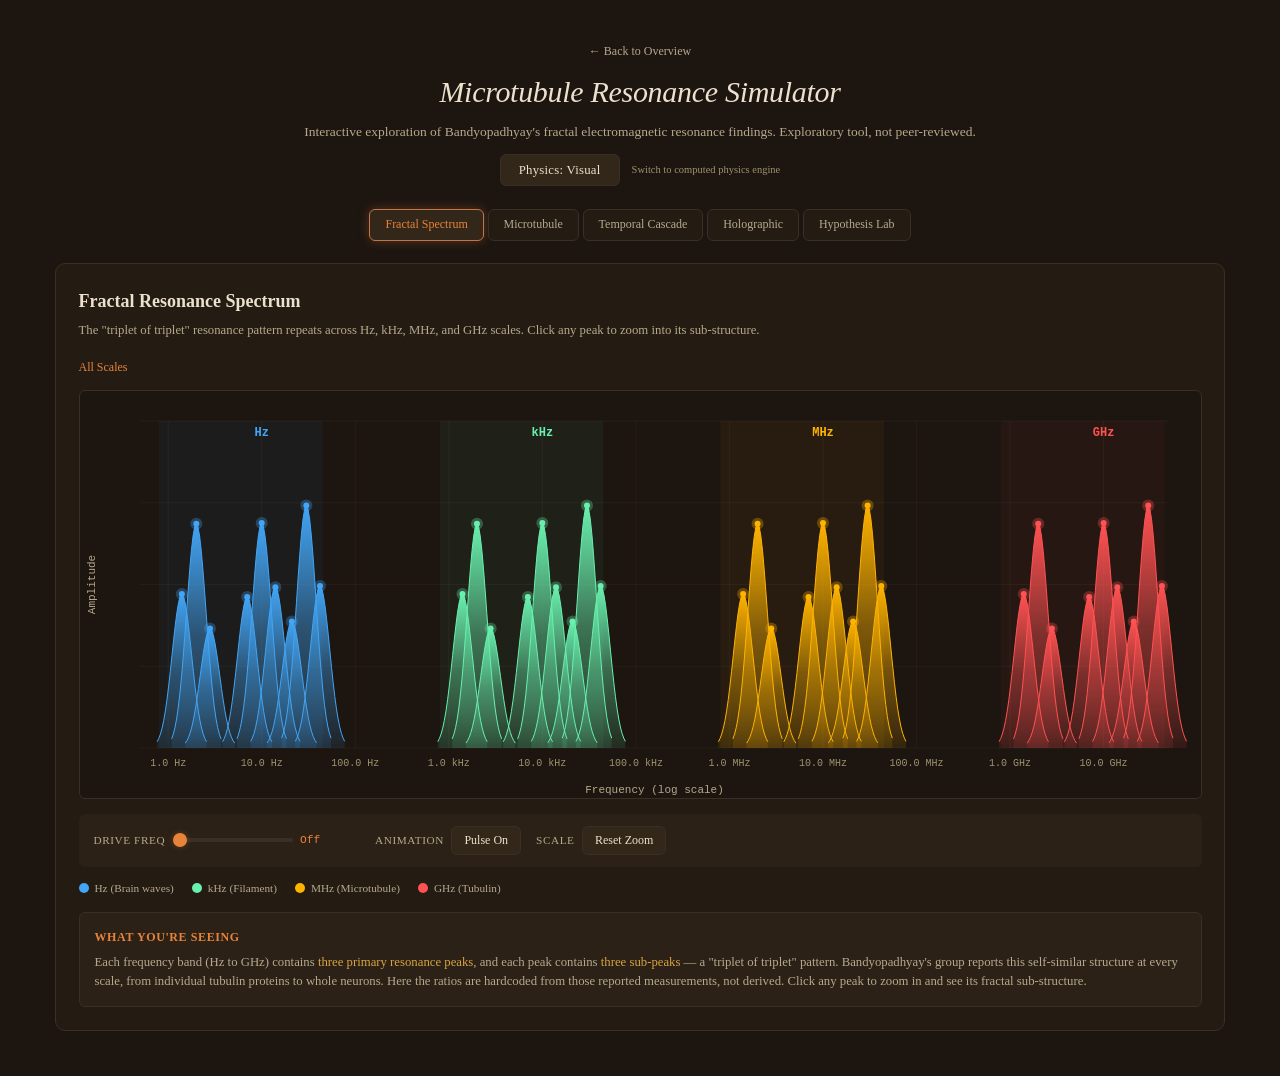
==== commit bd0a8798: "Restyle the pages onto the brokenbranch.dev house look The landing page, simulator and whitepaper we" ====
--- a/simulator.html
+++ b/simulator.html
@@ -22,6 +22,7 @@
   <meta property="twitter:description" content="A 10-engine framework exploring fractal electromagnetic resonance in biological nanostructures.">
   <meta property="twitter:image" content="https://www.brokenbranch.dev/labs/microtubule/assets/og.png">
   <meta name="twitter:image:alt" content="Microtubule Resonance Simulator, a Broken Branch physics card.">
+  <link rel="stylesheet" href="/css/tokens.css">
   <link rel="stylesheet" href="style.css">
   <script type="application/ld+json">
   {"@context":"https://schema.org","@type":"BreadcrumbList","itemListElement":[
--- a/style.css
+++ b/style.css
@@ -4,37 +4,41 @@
    ============================================ */
 
 :root {
-  --bg-deep: #0a0e1a;
-  --bg-panel: #0f1526;
-  --bg-card: #141b2d;
-  --bg-hover: #1a2340;
-  --border: #1e2a4a;
-  --border-glow: #2a4a8a;
-
-  --cyan: #00e5ff;
-  --cyan-dim: #0088aa;
-  --cyan-glow: rgba(0, 229, 255, 0.3);
-  --amber: #ffb300;
-  --amber-dim: #aa7700;
-  --amber-glow: rgba(255, 179, 0, 0.3);
-  --purple: #b388ff;
-  --purple-dim: #7c4dff;
-  --purple-glow: rgba(179, 136, 255, 0.3);
-  --green: #69f0ae;
-  --green-dim: #2e7d32;
-  --red: #ff5252;
-  --red-dim: #c62828;
-  --pink: #ff80ab;
-
-  --text: #e0e6f0;
-  --text-dim: #8899bb;
-  --text-muted: #556688;
+  /* House palette (css/tokens.css), mapped onto this wing's own variable
+     names so the wing reads as part of brokenbranch.dev rather than a
+     separate navy app. Accent roles: cyan -> ember (the site's load-bearing
+     accent), amber -> gold, purple -> slate, green -> moss, red -> clay-red. */
+  --bg-deep: #1c1510;
+  --bg-panel: #241b13;
+  --bg-card: #2b2117;
+  --bg-hover: #332719;
+  --border: #3a2f26;
+  --border-glow: #4a3b28;
+
+  --cyan: #e8833a;
+  --cyan-dim: #c4744a;
+  --cyan-glow: rgba(232, 131, 58, 0.3);
+  --amber: #d9a441;
+  --amber-dim: #a88032;
+  --amber-glow: rgba(217, 164, 65, 0.3);
+  --purple: #8fa3ad;
+  --purple-dim: #6d8590;
+  --purple-glow: rgba(143, 163, 173, 0.3);
+  --green: #8aa86b;
+  --green-dim: #4a6741;
+  --red: #e0705a;
+  --red-dim: #a84b3a;
+  --pink: #d98b7a;
+
+  --text: #ece1cc;
+  --text-dim: #b8a98c;
+  --text-muted: #a0926f;
 
   --font-mono: 'JetBrains Mono', 'Fira Code', 'Consolas', monospace;
-  --font-sans: 'Inter', -apple-system, BlinkMacSystemFont, 'Segoe UI', sans-serif;
-
-  --radius: 8px;
-  --radius-lg: 12px;
+  --font-sans: 'Fraunces', Georgia, serif;
+
+  --radius: 6px;
+  --radius-lg: 10px;
 }
 
 * {
@@ -82,13 +86,11 @@
 }
 
 .app-header h1 {
-  font-size: 1.8rem;
-  font-weight: 700;
-  letter-spacing: -0.02em;
-  background: linear-gradient(135deg, var(--cyan), var(--purple));
-  -webkit-background-clip: text;
-  -webkit-text-fill-color: transparent;
-  background-clip: text;
+  font-size: 2rem;
+  font-style: italic;
+  font-weight: 400;
+  letter-spacing: -0.01em;
+  color: var(--text);
 }
 
 .app-header .subtitle {
@@ -260,7 +262,7 @@
 }
 
 button.btn.active {
-  background: rgba(0, 229, 255, 0.1);
+  background: rgba(232, 131, 58, 0.1);
   border-color: var(--cyan);
   color: var(--cyan);
 }
@@ -396,43 +398,43 @@
 
 .status-badge.untested {
   background: rgba(66, 165, 245, 0.15);
-  color: #42a5f5;
+  color: #8fa3ad;
   border: 1px solid rgba(66, 165, 245, 0.3);
 }
 
 .status-badge.supported {
-  background: rgba(105, 240, 174, 0.15);
+  background: rgba(138, 168, 107, 0.15);
   color: var(--green);
-  border: 1px solid rgba(105, 240, 174, 0.3);
+  border: 1px solid rgba(138, 168, 107, 0.3);
 }
 
 .status-badge.inconclusive {
-  background: rgba(255, 179, 0, 0.15);
+  background: rgba(217, 164, 65, 0.15);
   color: var(--amber);
-  border: 1px solid rgba(255, 179, 0, 0.3);
+  border: 1px solid rgba(217, 164, 65, 0.3);
 }
 
 .status-badge.falsified {
-  background: rgba(255, 82, 82, 0.15);
+  background: rgba(224, 112, 90, 0.15);
   color: var(--red);
-  border: 1px solid rgba(255, 82, 82, 0.3);
+  border: 1px solid rgba(224, 112, 90, 0.3);
 }
 
 .status-badge.plausible {
   background: rgba(100, 200, 255, 0.15);
-  color: #64c8ff;
+  color: #8fa3ad;
   border: 1px solid rgba(100, 200, 255, 0.3);
 }
 
 .status-badge.consistent {
   background: rgba(158, 158, 158, 0.15);
-  color: #9e9e9e;
+  color: #a0926f;
   border: 1px solid rgba(158, 158, 158, 0.3);
 }
 
 .status-badge.unvalidated {
   background: rgba(206, 147, 216, 0.15);
-  color: #ce93d8;
+  color: #c9a86a;
   border: 1px solid rgba(206, 147, 216, 0.3);
 }
 
@@ -535,7 +537,7 @@
 }
 
 .physics-toggle-btn.active {
-  background: rgba(179, 136, 255, 0.15) !important;
+  background: rgba(143, 163, 173, 0.15) !important;
   border-color: var(--purple) !important;
   color: var(--purple) !important;
   box-shadow: 0 0 12px var(--purple-glow);
@@ -549,8 +551,8 @@
 
 /* ---- Physics Controls Bar ---- */
 .physics-controls {
-  border: 1px solid rgba(179, 136, 255, 0.2);
-  background: rgba(179, 136, 255, 0.03);
+  border: 1px solid rgba(143, 163, 173, 0.2);
+  background: rgba(143, 163, 173, 0.03);
 }
 
 .physics-controls label {
@@ -567,7 +569,7 @@
 }
 
 .physics-action-btn {
-  background: rgba(179, 136, 255, 0.1) !important;
+  background: rgba(143, 163, 173, 0.1) !important;
   border-color: var(--purple-dim) !important;
   color: var(--purple) !important;
 }
@@ -587,28 +589,28 @@
 }
 
 .computation-badge.computing {
-  background: rgba(255, 179, 0, 0.15);
+  background: rgba(217, 164, 65, 0.15);
   color: var(--amber);
-  border: 1px solid rgba(255, 179, 0, 0.3);
+  border: 1px solid rgba(217, 164, 65, 0.3);
   animation: pulse-glow 1s infinite;
 }
 
 .computation-badge.done {
-  background: rgba(105, 240, 174, 0.15);
+  background: rgba(138, 168, 107, 0.15);
   color: var(--green);
-  border: 1px solid rgba(105, 240, 174, 0.3);
+  border: 1px solid rgba(138, 168, 107, 0.3);
 }
 
 .computation-badge.error {
-  background: rgba(255, 82, 82, 0.15);
+  background: rgba(224, 112, 90, 0.15);
   color: var(--red);
-  border: 1px solid rgba(255, 82, 82, 0.3);
+  border: 1px solid rgba(224, 112, 90, 0.3);
 }
 
 /* ---- Results Overlay ---- */
 .results-overlay {
   background: var(--bg-card);
-  border: 1px solid rgba(179, 136, 255, 0.3);
+  border: 1px solid rgba(143, 163, 173, 0.3);
   border-radius: var(--radius);
   padding: 1rem;
   margin-top: 1rem;
@@ -667,8 +669,8 @@
 
 /* ---- Hypothesis Computed Results ---- */
 .hypo-computed-results {
-  background: rgba(179, 136, 255, 0.05);
-  border: 1px solid rgba(179, 136, 255, 0.15);
+  background: rgba(143, 163, 173, 0.05);
+  border: 1px solid rgba(143, 163, 173, 0.15);
   border-radius: var(--radius);
   padding: 0.8rem;
   margin-top: 0.8rem;
@@ -690,9 +692,9 @@
 }
 
 .hypo-verdict.supported { color: var(--green); }
-.hypo-verdict.plausible { color: #64c8ff; }
-.hypo-verdict.consistent { color: #9e9e9e; }
-.hypo-verdict.unvalidated { color: #ce93d8; }
+.hypo-verdict.plausible { color: #8fa3ad; }
+.hypo-verdict.consistent { color: #a0926f; }
+.hypo-verdict.unvalidated { color: #c9a86a; }
 .hypo-verdict.inconclusive { color: var(--amber); }
 .hypo-verdict.falsified { color: var(--red); }
 
@@ -765,7 +767,7 @@
 }
 
 .meta-btn:hover {
-  background: rgba(0, 229, 255, 0.1);
+  background: rgba(232, 131, 58, 0.1);
 }
 
 .meta-btn:disabled {
@@ -829,7 +831,7 @@
 }
 
 .meta-table tr:hover td {
-  background: rgba(0, 229, 255, 0.05);
+  background: rgba(232, 131, 58, 0.05);
 }
 
 .meta-table .robust { color: var(--green); }
@@ -857,8 +859,8 @@
 .bar-fill.green { background: var(--green); }
 .bar-fill.amber { background: var(--amber); }
 .bar-fill.red { background: var(--red); }
-.bar-fill.grey { background: #9e9e9e; }
-.bar-fill.purple { background: #ce93d8; }
+.bar-fill.grey { background: #a0926f; }
+.bar-fill.purple { background: #c9a86a; }
 
 /* ---- Scrollbar ---- */
 ::-webkit-scrollbar {
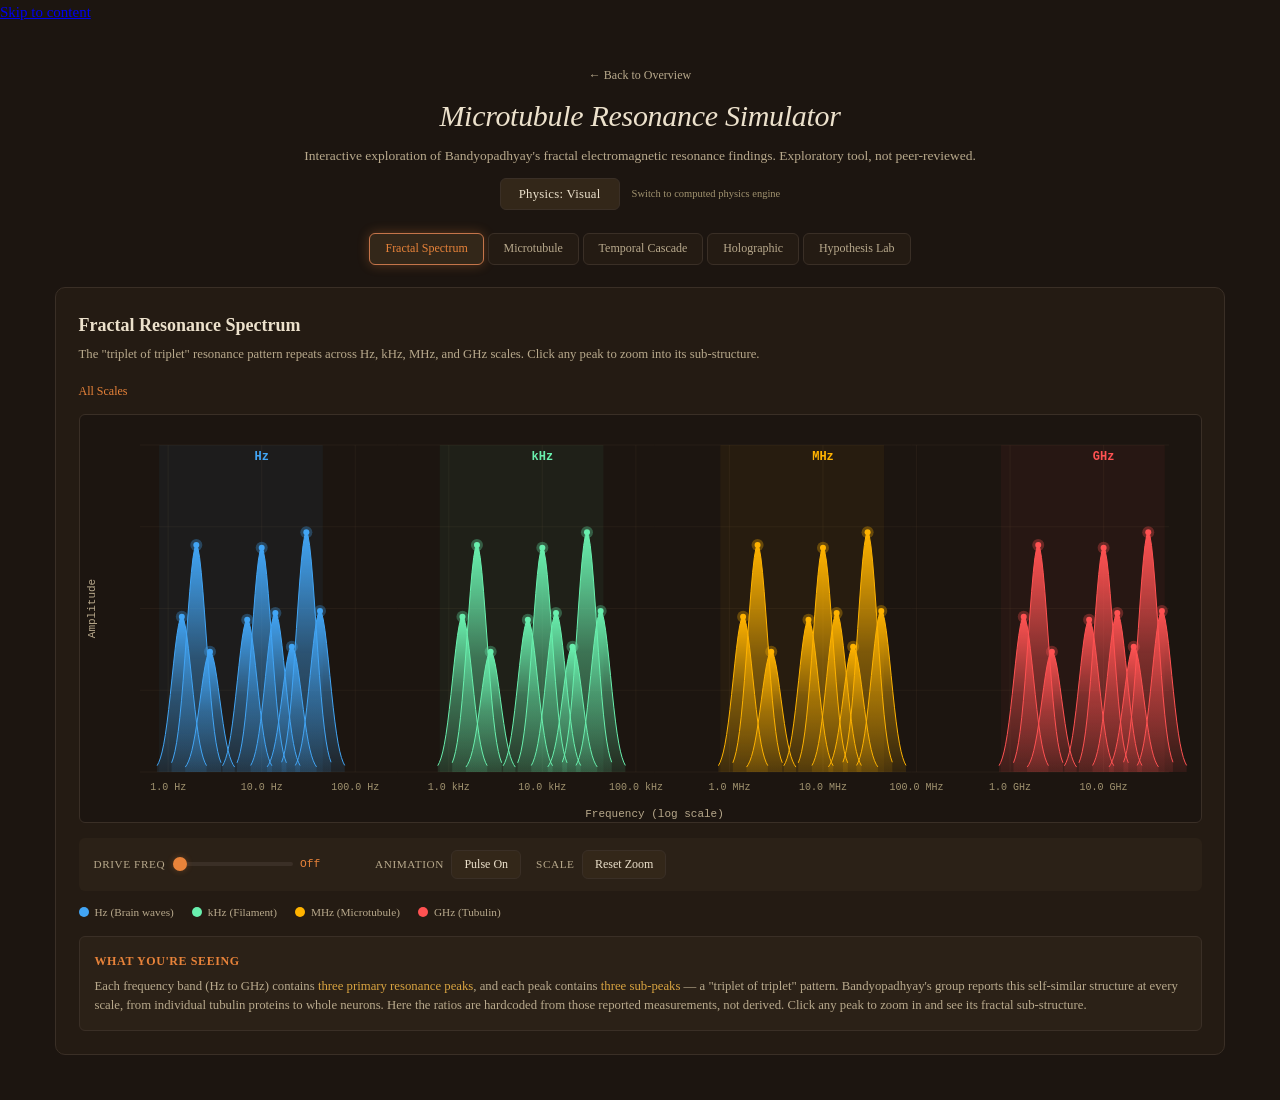
==== commit 01f8b80a: "Accessibility: skip links, favicon, focus rings, badge contrast From the site health audit (axe, WCA" ====
--- a/simulator.html
+++ b/simulator.html
@@ -22,6 +22,7 @@
   <meta property="twitter:description" content="A 10-engine framework exploring fractal electromagnetic resonance in biological nanostructures.">
   <meta property="twitter:image" content="https://www.brokenbranch.dev/labs/microtubule/assets/og.png">
   <meta name="twitter:image:alt" content="Microtubule Resonance Simulator, a Broken Branch physics card.">
+  <link rel="icon" type="image/svg+xml" href="/assets/favicon.svg">
   <link rel="stylesheet" href="/css/tokens.css">
   <link rel="stylesheet" href="style.css">
   <script type="application/ld+json">
@@ -35,6 +36,7 @@
   </script>
 </head>
 <body>
+<a class="skip-link" href="#main-content">Skip to content</a>
   <header class="app-header">
     <a href="index.html" class="back-link">&larr; Back to Overview</a>
     <h1>Microtubule Resonance Simulator</h1>
@@ -53,7 +55,7 @@
     <button type="button" class="panel-tab" data-panel="hypothesis">Hypothesis Lab</button>
   </nav>
 
-  <main class="panel-container">
+  <main id="main-content" class="panel-container">
 
     <!-- ============ PANEL 1: Fractal Resonance Spectrum ============ -->
     <section class="panel active" id="panel-spectrum">
--- a/style.css
+++ b/style.css
@@ -227,6 +227,11 @@
   outline: none;
 }
 
+.control-group input[type="range"]:focus-visible {
+  outline: 2px solid var(--cyan);
+  outline-offset: 3px;
+}
+
 .control-group input[type="range"]::-webkit-slider-thumb {
   -webkit-appearance: none;
   width: 14px;
@@ -398,7 +403,7 @@
 
 .status-badge.untested {
   background: rgba(66, 165, 245, 0.15);
-  color: #8fa3ad;
+  color: #b4c4cc;
   border: 1px solid rgba(66, 165, 245, 0.3);
 }
 
@@ -421,15 +426,15 @@
 }
 
 .status-badge.plausible {
-  background: rgba(100, 200, 255, 0.15);
-  color: #8fa3ad;
-  border: 1px solid rgba(100, 200, 255, 0.3);
+  background: rgba(143, 163, 173, 0.15);
+  color: #b4c4cc;
+  border: 1px solid rgba(143, 163, 173, 0.3);
 }
 
 .status-badge.consistent {
-  background: rgba(158, 158, 158, 0.15);
-  color: #a0926f;
-  border: 1px solid rgba(158, 158, 158, 0.3);
+  background: rgba(160, 146, 111, 0.15);
+  color: #c4b796;
+  border: 1px solid rgba(160, 146, 111, 0.3);
 }
 
 .status-badge.unvalidated {
@@ -692,8 +697,8 @@
 }
 
 .hypo-verdict.supported { color: var(--green); }
-.hypo-verdict.plausible { color: #8fa3ad; }
-.hypo-verdict.consistent { color: #a0926f; }
+.hypo-verdict.plausible { color: #b4c4cc; }
+.hypo-verdict.consistent { color: #c4b796; }
 .hypo-verdict.unvalidated { color: #c9a86a; }
 .hypo-verdict.inconclusive { color: var(--amber); }
 .hypo-verdict.falsified { color: var(--red); }
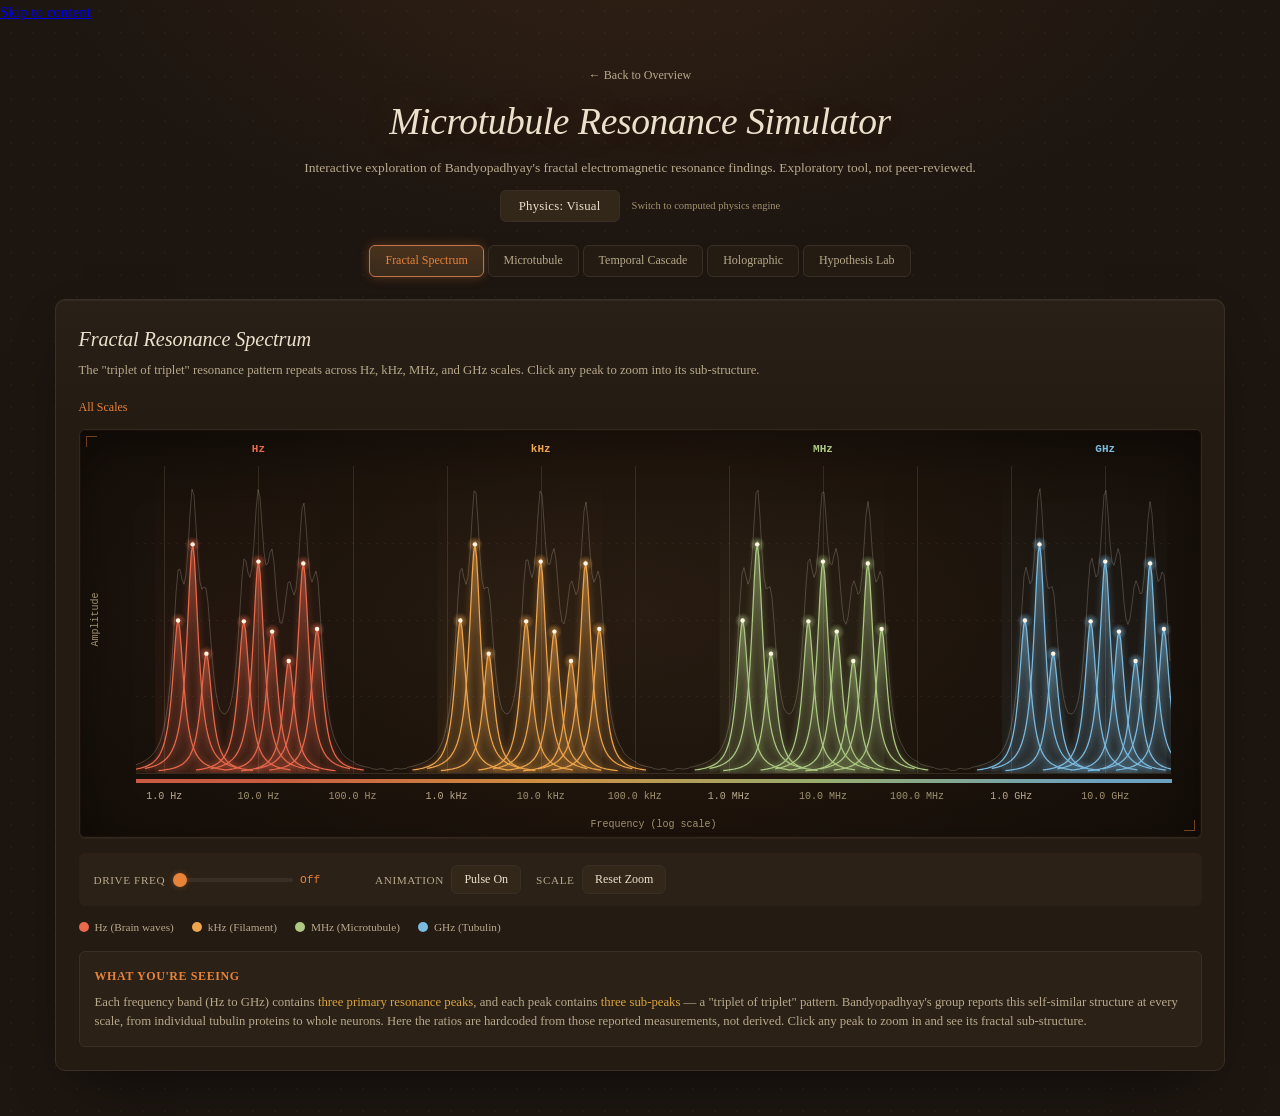
==== commit b7eb4cba: "Visual pass: lit bench, physical color, real lattice, phone-sized canvases Simulator canvases (sim.j" ====
--- a/simulator.html
+++ b/simulator.html
@@ -105,10 +105,10 @@
       </div>
 
       <div class="spectrum-legend">
-        <div class="legend-item"><span class="legend-dot" style="background:#42a5f5"></span> Hz (Brain waves)</div>
-        <div class="legend-item"><span class="legend-dot" style="background:#69f0ae"></span> kHz (Filament)</div>
-        <div class="legend-item"><span class="legend-dot" style="background:#ffb300"></span> MHz (Microtubule)</div>
-        <div class="legend-item"><span class="legend-dot" style="background:#ff5252"></span> GHz (Tubulin)</div>
+        <div class="legend-item"><span class="legend-dot" style="background:#e8694c"></span> Hz (Brain waves)</div>
+        <div class="legend-item"><span class="legend-dot" style="background:#eea54d"></span> kHz (Filament)</div>
+        <div class="legend-item"><span class="legend-dot" style="background:#adc983"></span> MHz (Microtubule)</div>
+        <div class="legend-item"><span class="legend-dot" style="background:#7cbbe0"></span> GHz (Tubulin)</div>
       </div>
 
       <!-- Physics results overlay for spectrum -->
--- a/style.css
+++ b/style.css
@@ -438,9 +438,9 @@
 }
 
 .status-badge.unvalidated {
-  background: rgba(206, 147, 216, 0.15);
+  background: rgba(201, 168, 106, 0.15);
   color: #c9a86a;
-  border: 1px solid rgba(206, 147, 216, 0.3);
+  border: 1px solid rgba(201, 168, 106, 0.3);
 }
 
 .hypo-detail {
@@ -639,7 +639,7 @@
   display: flex;
   justify-content: space-between;
   padding: 0.25rem 0;
-  border-bottom: 1px solid rgba(30, 42, 74, 0.5);
+  border-bottom: 1px solid rgba(74, 59, 40, 0.5);
 }
 
 .results-content .metric-label {
@@ -884,3 +884,61 @@
 ::-webkit-scrollbar-thumb:hover {
   background: var(--border-glow);
 }
+
+/* ---- Bench atmosphere (2026-10-08 visual pass) ----
+   A lamp-lit workbench: a warm glow over the header, faint plotting-paper
+   dots, panels as raised plates, canvases as dark glass with corner ticks. */
+body {
+  background:
+    radial-gradient(ellipse 70% 42% at 50% -6%, rgba(232, 131, 58, 0.10), transparent 70%),
+    radial-gradient(rgba(236, 225, 204, 0.035) 1px, transparent 1.2px) 0 0 / 22px 22px,
+    var(--bg-deep);
+}
+
+.app-header h1 {
+  font-size: clamp(1.7rem, 4.2vw, 2.5rem);
+  text-shadow: 0 0 40px rgba(232, 131, 58, 0.18);
+}
+
+.panel-tab.active {
+  background: linear-gradient(180deg, rgba(232, 131, 58, 0.12), rgba(232, 131, 58, 0.03)), var(--bg-hover);
+}
+
+.panel {
+  background:
+    linear-gradient(180deg, rgba(236, 225, 204, 0.025), transparent 120px),
+    var(--bg-panel);
+  box-shadow:
+    inset 0 1px 0 rgba(236, 225, 204, 0.05),
+    0 24px 60px -30px rgba(0, 0, 0, 0.7);
+}
+
+.panel-title {
+  font-style: italic;
+  font-weight: 500;
+  font-size: 1.35rem;
+  letter-spacing: -0.005em;
+}
+
+.canvas-wrap {
+  background: radial-gradient(ellipse 80% 70% at 50% 45%, #1f1710 0%, #140e09 100%);
+  border-color: #33281f;
+  box-shadow:
+    inset 0 0 0 1px rgba(232, 131, 58, 0.04),
+    inset 0 18px 50px rgba(0, 0, 0, 0.35),
+    0 1px 0 rgba(236, 225, 204, 0.04);
+}
+
+/* Corner ticks, like the registration marks on a plotter sheet. */
+.canvas-wrap::before,
+.canvas-wrap::after {
+  content: "";
+  position: absolute;
+  width: 10px;
+  height: 10px;
+  pointer-events: none;
+  border-color: rgba(232, 131, 58, 0.45);
+  border-style: solid;
+}
+.canvas-wrap::before { top: 6px; left: 6px; border-width: 1px 0 0 1px; }
+.canvas-wrap::after { right: 6px; bottom: 6px; border-width: 0 1px 1px 0; }
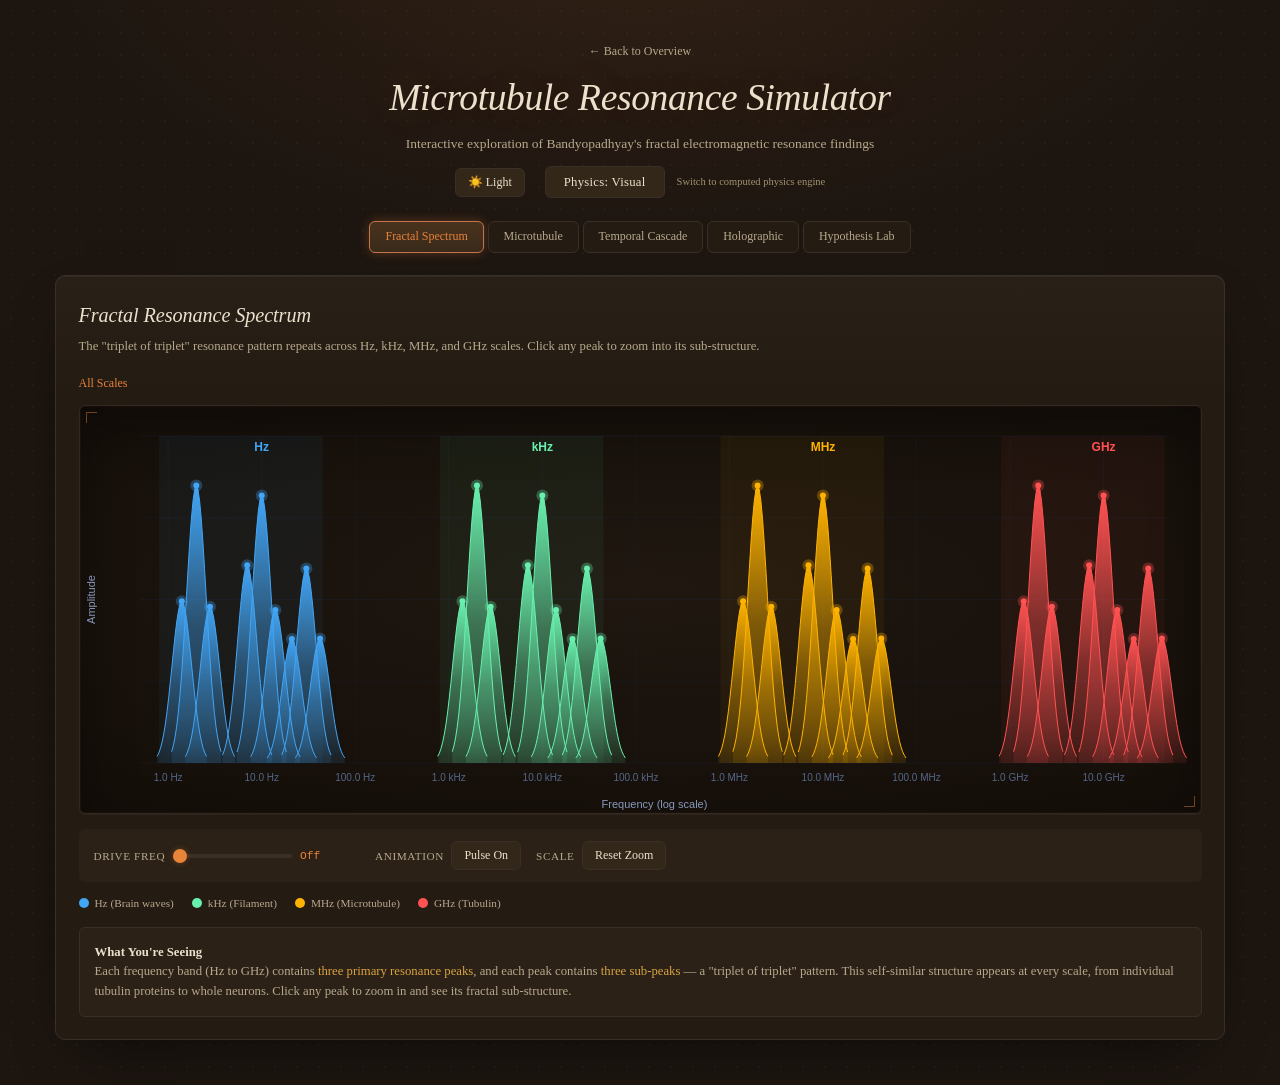
==== commit d0f92cc2: "wip: preserve the uncommitted 2026-09-26 M2 audit and sim changes, with errata These sat uncommitted" ====
--- a/simulator.html
+++ b/simulator.html
@@ -3,45 +3,90 @@
 <head>
   <meta charset="UTF-8">
   <meta name="viewport" content="width=device-width, initial-scale=1.0">
-  <meta name="theme-color" content="#1c1510">
   <title>Microtubule Resonance Simulator</title>
   <meta name="description" content="The interactive Microtubule Resonance Simulator: a 10-engine framework exploring fractal electromagnetic resonance in biological nanostructures.">
-  <link rel="canonical" href="https://www.brokenbranch.dev/labs/microtubule/simulator.html">
+  <link rel="canonical" href="https://www.brokenbranch.dev/lab/microtubule/simulator.html">
   <meta property="og:type" content="website">
-  <meta property="og:url" content="https://www.brokenbranch.dev/labs/microtubule/simulator.html">
+  <meta property="og:url" content="https://www.brokenbranch.dev/lab/microtubule/simulator.html">
   <meta property="og:title" content="Microtubule Resonance Simulator">
-  <meta property="og:description" content="A 10-engine framework exploring fractal electromagnetic resonance in biological nanostructures. Interactive, and explicit about what it can and can't claim.">
-  <meta property="og:site_name" content="Broken Branch">
-  <meta property="og:image" content="https://www.brokenbranch.dev/labs/microtubule/assets/og.png">
-  <meta property="og:image:width" content="1200">
-  <meta property="og:image:height" content="630">
-  <meta property="og:image:alt" content="Microtubule Resonance Simulator, a Broken Branch physics card.">
+  <meta property="og:description" content="A 10-engine framework exploring fractal electromagnetic resonance in biological nanostructures. Interactive and honest about what it can and can't claim.">
+  <meta property="og:site_name" content="Broken Branch Studios">
+  <meta property="og:image" content="https://www.brokenbranch.dev/promo/brokenbranch-tile.jpg">
+  <meta property="og:image:alt" content="Microtubule Resonance Simulator — Broken Branch Studios">
   <meta property="twitter:card" content="summary_large_image">
-  <meta property="twitter:url" content="https://www.brokenbranch.dev/labs/microtubule/simulator.html">
+  <meta property="twitter:url" content="https://www.brokenbranch.dev/lab/microtubule/simulator.html">
   <meta property="twitter:title" content="Microtubule Resonance Simulator">
   <meta property="twitter:description" content="A 10-engine framework exploring fractal electromagnetic resonance in biological nanostructures.">
-  <meta property="twitter:image" content="https://www.brokenbranch.dev/labs/microtubule/assets/og.png">
-  <meta name="twitter:image:alt" content="Microtubule Resonance Simulator, a Broken Branch physics card.">
-  <link rel="icon" type="image/svg+xml" href="/assets/favicon.svg">
-  <link rel="stylesheet" href="/css/tokens.css">
+  <meta property="twitter:image" content="https://www.brokenbranch.dev/promo/brokenbranch-tile.jpg">
+  <meta name="twitter:image:alt" content="Microtubule Resonance Simulator — Broken Branch Studios">
   <link rel="stylesheet" href="style.css">
+  <style>
+    /* Laboratory Light Theme */
+    [data-theme="light"] {
+      --bg-deep: #f4f6fa;
+      --bg-panel: #ffffff;
+      --bg-card: #f8fafc;
+      --bg-hover: #e2e8f0;
+      --border: #cbd5e1;
+      --border-glow: #94a3b8;
+      --text: #0f172a;
+      --text-dim: #475569;
+      --text-muted: #64748b;
+      --cyan: #0284c7;
+      --cyan-dim: #0369a1;
+      --cyan-glow: rgba(2, 132, 199, 0.25);
+      --amber: #d97706;
+      --amber-dim: #b45309;
+      --amber-glow: rgba(217, 119, 6, 0.25);
+      --purple: #7c3aed;
+      --purple-dim: #6d28d9;
+      --purple-glow: rgba(124, 58, 237, 0.25);
+      --green: #16a34a;
+      --green-dim: #15803d;
+      --red: #dc2626;
+      --red-dim: #b91c1c;
+    }
+    [data-theme="light"] canvas {
+      background: #f8fafc !important;
+    }
+    [data-theme="light"] .panel-desc {
+      color: var(--text-dim);
+    }
+    [data-theme="light"] .btn {
+      background: #e2e8f0;
+      color: #0f172a;
+      border-color: #cbd5e1;
+    }
+    [data-theme="light"] .btn.active, [data-theme="light"] .btn:hover {
+      background: rgba(2, 132, 199, 0.15);
+      color: #0284c7;
+      border-color: #0284c7;
+    }
+    [data-theme="light"] .panel-tab {
+      color: #64748b;
+    }
+    [data-theme="light"] .panel-tab.active {
+      color: #0284c7;
+      border-bottom-color: #0284c7;
+    }
+  </style>
   <script type="application/ld+json">
   {"@context":"https://schema.org","@type":"BreadcrumbList","itemListElement":[
     {"@type":"ListItem","position":1,"name":"Home","item":"https://www.brokenbranch.dev/"},
-    {"@type":"ListItem","position":2,"name":"The Lab","item":"https://www.brokenbranch.dev/labs/"},
-    {"@type":"ListItem","position":3,"name":"Microtubule Resonance Simulator","item":"https://www.brokenbranch.dev/labs/microtubule/simulator.html"}]}
+    {"@type":"ListItem","position":2,"name":"The Lab","item":"https://www.brokenbranch.dev/lab/"},
+    {"@type":"ListItem","position":3,"name":"Microtubule Resonance Simulator","item":"https://www.brokenbranch.dev/lab/microtubule/simulator.html"}]}
   </script>
   <script type="application/ld+json">
-  {"@context":"https://schema.org","@type":"SoftwareApplication","name":"Microtubule Resonance Simulator","url":"https://www.brokenbranch.dev/labs/microtubule/simulator.html","applicationCategory":"EducationApplication","operatingSystem":"Web","offers":{"@type":"Offer","price":"0","priceCurrency":"USD"}}
+  {"@context":"https://schema.org","@type":"SoftwareApplication","name":"Microtubule Resonance Simulator","url":"https://www.brokenbranch.dev/lab/microtubule/simulator.html","applicationCategory":"EducationApplication","operatingSystem":"Web","offers":{"@type":"Offer","price":"0","priceCurrency":"USD"}}
   </script>
 </head>
 <body>
-<a class="skip-link" href="#main-content">Skip to content</a>
   <header class="app-header">
-    <a href="index.html" class="back-link">&larr; Back to Overview</a>
+    <a href="index.html" style="color: var(--text-dim); text-decoration: none; font-size: 0.8rem; display: inline-block; margin-bottom: 0.5rem; transition: color 0.2s;" onmouseover="this.style.color='var(--cyan)'" onmouseout="this.style.color='var(--text-dim)'">&larr; Back to Overview</a>
     <h1>Microtubule Resonance Simulator</h1>
-    <p class="subtitle">Interactive exploration of Bandyopadhyay's fractal electromagnetic resonance findings. Exploratory tool, not peer-reviewed.</p>
+    <p class="subtitle">Interactive exploration of Bandyopadhyay's fractal electromagnetic resonance findings</p>
     <div class="physics-toggle-wrap">
+      <button type="button" class="btn" id="themeToggle" style="margin-right: 8px;">☀️ Light</button>
       <button type="button" class="btn physics-toggle-btn" id="physicsToggle">Physics: Visual</button>
       <span class="physics-toggle-hint" id="physicsHint">Switch to computed physics engine</span>
     </div>
@@ -55,7 +100,7 @@
     <button type="button" class="panel-tab" data-panel="hypothesis">Hypothesis Lab</button>
   </nav>
 
-  <main id="main-content" class="panel-container">
+  <main class="panel-container">
 
     <!-- ============ PANEL 1: Fractal Resonance Spectrum ============ -->
     <section class="panel active" id="panel-spectrum">
@@ -67,12 +112,12 @@
       </div>
 
       <div class="canvas-wrap">
-        <canvas id="spectrumCanvas" width="1100" height="400" role="img" aria-label="Fractal resonance spectrum across frequency scales"></canvas>
+        <canvas id="spectrumCanvas" width="1100" height="400"></canvas>
       </div>
 
       <div class="controls">
         <div class="control-group">
-          <label for="driveFreqSlider">Drive Freq</label>
+          <label>Drive Freq</label>
           <input type="range" id="driveFreqSlider" min="0" max="1000" value="0" step="1">
           <span class="control-value" id="driveFreqValue">Off</span>
         </div>
@@ -89,7 +134,7 @@
       <!-- Physics Mode Controls (Panel 1) -->
       <div class="controls physics-controls" id="spectrumPhysicsControls" style="display:none;">
         <div class="control-group">
-          <label for="noiseAmpSlider">Noise</label>
+          <label>Noise</label>
           <input type="range" id="noiseAmpSlider" min="0" max="200" value="50" step="1">
           <span class="control-value" id="noiseAmpValue">0.50</span>
         </div>
@@ -105,21 +150,21 @@
       </div>
 
       <div class="spectrum-legend">
-        <div class="legend-item"><span class="legend-dot" style="background:#e8694c"></span> Hz (Brain waves)</div>
-        <div class="legend-item"><span class="legend-dot" style="background:#eea54d"></span> kHz (Filament)</div>
-        <div class="legend-item"><span class="legend-dot" style="background:#adc983"></span> MHz (Microtubule)</div>
-        <div class="legend-item"><span class="legend-dot" style="background:#7cbbe0"></span> GHz (Tubulin)</div>
+        <div class="legend-item"><span class="legend-dot" style="background:#42a5f5"></span> Hz (Brain waves)</div>
+        <div class="legend-item"><span class="legend-dot" style="background:#69f0ae"></span> kHz (Filament)</div>
+        <div class="legend-item"><span class="legend-dot" style="background:#ffb300"></span> MHz (Microtubule)</div>
+        <div class="legend-item"><span class="legend-dot" style="background:#ff5252"></span> GHz (Tubulin)</div>
       </div>
 
       <!-- Physics results overlay for spectrum -->
       <div class="results-overlay" id="spectrumResults" style="display:none;">
-        <h3>Stochastic Resonance Analysis</h3>
+        <h4>Stochastic Resonance Analysis</h4>
         <div class="results-content" id="spectrumResultsContent"></div>
       </div>
 
       <div class="info-box">
-        <h3>What You're Seeing</h3>
-        <p>Each frequency band (Hz to GHz) contains <span class="highlight">three primary resonance peaks</span>, and each peak contains <span class="highlight">three sub-peaks</span> — a "triplet of triplet" pattern. Bandyopadhyay's group reports this self-similar structure at every scale, from individual tubulin proteins to whole neurons. Here the ratios are hardcoded from those reported measurements, not derived. Click any peak to zoom in and see its fractal sub-structure.</p>
+        <h4>What You're Seeing</h4>
+        <p>Each frequency band (Hz to GHz) contains <span class="highlight">three primary resonance peaks</span>, and each peak contains <span class="highlight">three sub-peaks</span> — a "triplet of triplet" pattern. This self-similar structure appears at every scale, from individual tubulin proteins to whole neurons. Click any peak to zoom in and see its fractal sub-structure.</p>
       </div>
     </section>
 
@@ -129,18 +174,19 @@
       <p class="panel-desc">A microtubule: 13 protofilaments arranged in a hollow chiral cylinder (~25nm diameter). Sweep the driving frequency to find resonances.</p>
 
       <div class="canvas-wrap">
-        <canvas id="mtCanvas" width="1100" height="500" role="img" aria-label="Microtubule cross-section and chiral mode visualization"></canvas>
+        <canvas id="mtCanvas" width="1100" height="500"></canvas>
       </div>
 
       <div class="controls">
         <div class="control-group">
-          <label for="mtFreqSlider">Drive Freq</label>
+          <label>Drive Freq</label>
           <input type="range" id="mtFreqSlider" min="0" max="1000" value="0" step="1">
           <span class="control-value" id="mtFreqValue">Off</span>
         </div>
         <div class="control-group">
           <label>View</label>
-          <button type="button" class="btn active" id="mtViewCross">Cross-Section</button>
+          <button type="button" class="btn active" id="mtView3D">3D Cylinder</button>
+          <button type="button" class="btn" id="mtViewCross">Cross-Section</button>
           <button type="button" class="btn" id="mtViewSide">Side View</button>
         </div>
         <div class="control-group">
@@ -152,7 +198,7 @@
       <!-- Physics Mode Controls (Panel 2) -->
       <div class="controls physics-controls" id="mtPhysicsControls" style="display:none;">
         <div class="control-group">
-          <label for="pitchAngleSlider">Pitch</label>
+          <label>Pitch</label>
           <input type="range" id="pitchAngleSlider" min="1" max="45" value="12" step="0.5">
           <span class="control-value" id="pitchAngleValue">12.0 deg</span>
         </div>
@@ -169,23 +215,23 @@
 
       <!-- Physics results overlay for microtubule -->
       <div class="results-overlay" id="mtResults" style="display:none;">
-        <h3>Chiral Mode Analysis</h3>
+        <h4>Chiral Mode Analysis</h4>
         <div class="results-content" id="mtResultsContent"></div>
       </div>
 
       <div class="info-box">
-        <h3>Microtubule Architecture</h3>
-        <p>13 protofilaments form a hollow tube with a <span class="highlight">3-start helical lattice</span>. The chirality (handedness) of this helix shifts which frequencies resonate. The H2 test on this site found that it does not produce the triplet pattern. Bandyopadhyay's group proposes the tube acts as a nanoscale electromagnetic waveguide; that is their claim, not a result computed here.</p>
+        <h4>Microtubule Architecture</h4>
+        <p>13 protofilaments form a hollow tube with a <span class="highlight">3-start helical lattice</span>. The chirality (handedness) of this helix is critical — it determines how electromagnetic waves propagate along the structure. At resonant frequencies, coherent wave patterns appear along the tube, with the structure acting as a nanoscale electromagnetic waveguide.</p>
       </div>
     </section>
 
     <!-- ============ PANEL 3: Temporal Cascade ============ -->
     <section class="panel" id="panel-cascade">
       <h2 class="panel-title">Temporal Cascade</h2>
-      <p class="panel-desc">Bandyopadhyay's group reports filaments firing ~250&mu;s BEFORE the membrane ionic spike, with ~4 filament bursts gating each ionic spike. This is a direct challenge to the classical Hodgkin-Huxley model.</p>
+      <p class="panel-desc">Filaments fire ~250&mu;s BEFORE the membrane ionic spike. ~4 filament bursts gate each ionic spike. This challenges the classical Hodgkin-Huxley model.</p>
 
       <div class="canvas-wrap">
-        <canvas id="cascadeCanvas" width="1100" height="450" role="img" aria-label="Temporal cascade model across microtubule scales"></canvas>
+        <canvas id="cascadeCanvas" width="1100" height="450"></canvas>
       </div>
 
       <div class="controls">
@@ -195,7 +241,7 @@
           <button type="button" class="btn" id="cascadeResetBtn">Reset</button>
         </div>
         <div class="control-group">
-          <label for="cascadeSpeedSlider">Speed</label>
+          <label>Speed</label>
           <input type="range" id="cascadeSpeedSlider" min="1" max="10" value="3" step="1">
           <span class="control-value" id="cascadeSpeedValue">3x</span>
         </div>
@@ -213,12 +259,12 @@
       <!-- Physics Mode Controls (Panel 3) -->
       <div class="controls physics-controls" id="cascadePhysicsControls" style="display:none;">
         <div class="control-group">
-          <label for="couplingSlider">Coupling</label>
+          <label>Coupling</label>
           <input type="range" id="couplingSlider" min="1" max="100" value="15" step="1">
           <span class="control-value" id="couplingValue">0.15</span>
         </div>
         <div class="control-group">
-          <label for="dampingSlider">Damping</label>
+          <label>Damping</label>
           <input type="range" id="dampingSlider" min="1" max="100" value="5" step="1">
           <span class="control-value" id="dampingValue">0.05</span>
         </div>
@@ -230,8 +276,8 @@
       </div>
 
       <div class="info-box">
-        <h3>The Century-Old Picture Is Wrong?</h3>
-        <p>Classical neuroscience says the membrane ionic spike is the primary signal. Bandyopadhyay's team measured that <span class="highlight">cytoskeletal filaments fire 250&mu;s before</span> the membrane. The filaments operate in the microsecond (MHz) domain; the membrane operates in milliseconds (kHz). Approximately <span class="highlight">4 filament bursts regulate each ionic spike's timing</span>. Use "Flip Order" to test H4: does membrane-first produce coherent output?</p>
+        <h4>The Century-Old Picture Is Wrong?</h4>
+        <p>Classical neuroscience says the membrane ionic spike is the primary signal. Bandyopadhyay's team measured that <span class="highlight">cytoskeletal filaments fire 250&mu;s before</span> the membrane — operating in the microsecond (MHz) domain while the membrane operates in milliseconds (kHz). Approximately <span class="highlight">4 filament bursts regulate each ionic spike's timing</span>. Use "Flip Order" to test H4: does membrane-first produce coherent output?</p>
       </div>
     </section>
 
@@ -241,12 +287,12 @@
       <p class="panel-desc">Optical vortex rings emanating from a microtubule. Internal "clocks" project as distinct angular momentum states of light.</p>
 
       <div class="canvas-wrap">
-        <canvas id="holoCanvas" width="1100" height="500" role="img" aria-label="Holographic projection and time-crystal visualization"></canvas>
+        <canvas id="holoCanvas" width="1100" height="500"></canvas>
       </div>
 
       <div class="controls">
         <div class="control-group">
-          <label for="holoStimSlider">EM Stimulation</label>
+          <label>EM Stimulation</label>
           <input type="range" id="holoStimSlider" min="0" max="100" value="50" step="1">
           <span class="control-value" id="holoStimValue">50%</span>
         </div>
@@ -260,8 +306,8 @@
       </div>
 
       <div class="info-box">
-        <h3>Polyatomic Time Crystals</h3>
-        <p>This panel is an illustration, not a computed engine &mdash; it is the source group's most contested claim and needs independent replication. Bandyopadhyay's group reports that when illuminated with polarized laser light, ordered structures inside neurons impart <span class="highlight">angular momentum to photons</span>, creating distinct optical vortex rings. Each internal "clock" — operating at a different frequency — generates a unique ring pattern. Selective EM stimulation can <span class="highlight">brighten specific frequency components</span>, revealing the nested clock assembly.</p>
+        <h4>Polyatomic Time Crystals</h4>
+        <p>When illuminated with polarized laser light, ordered structures inside neurons impart <span class="highlight">angular momentum to photons</span>, creating distinct optical vortex rings. Each internal "clock" — operating at a different frequency — generates a unique ring pattern. Selective EM stimulation can <span class="highlight">brighten specific frequency components</span>, revealing the nested clock assembly. This is the most controversial claim and needs independent replication.</p>
       </div>
     </section>
 
@@ -269,7 +315,6 @@
     <section class="panel" id="panel-hypothesis">
       <h2 class="panel-title">Hypothesis Lab</h2>
       <p class="panel-desc">Testable predictions from the simulation. Click a hypothesis to expand, then run computational tests.</p>
-      <p class="panel-desc seed-note" id="seedNote">Monte Carlo runs use a fixed seed (20260906, mulberry32); every figure on this page reproduces exactly.</p>
 
       <div class="hypothesis-actions-bar">
         <button type="button" class="btn physics-action-btn" id="runAllTestsBtn">Run All Computations</button>
@@ -310,8 +355,30 @@
 
   <script src="physics.js"></script>
   <script src="sim.js"></script>
-    <!-- Vercel Web Analytics -->
-    <script src="/js/va-shim.js"></script>
-    <script defer src="/_vercel/insights/script.js"></script>
+  <script>
+    (function() {
+      const themeToggle = document.getElementById('themeToggle');
+      if (themeToggle) {
+        const saved = localStorage.getItem('coherence_theme') || 'dark';
+        if (saved === 'light') {
+          document.documentElement.setAttribute('data-theme', 'light');
+          themeToggle.textContent = '🌙 Dark';
+        }
+        themeToggle.addEventListener('click', () => {
+          const current = document.documentElement.getAttribute('data-theme');
+          const isLight = current === 'light';
+          if (isLight) {
+            document.documentElement.removeAttribute('data-theme');
+            themeToggle.textContent = '☀️ Light';
+            localStorage.setItem('coherence_theme', 'dark');
+          } else {
+            document.documentElement.setAttribute('data-theme', 'light');
+            themeToggle.textContent = '🌙 Dark';
+            localStorage.setItem('coherence_theme', 'light');
+          }
+        });
+      }
+    })();
+  </script>
 </body>
 </html>
